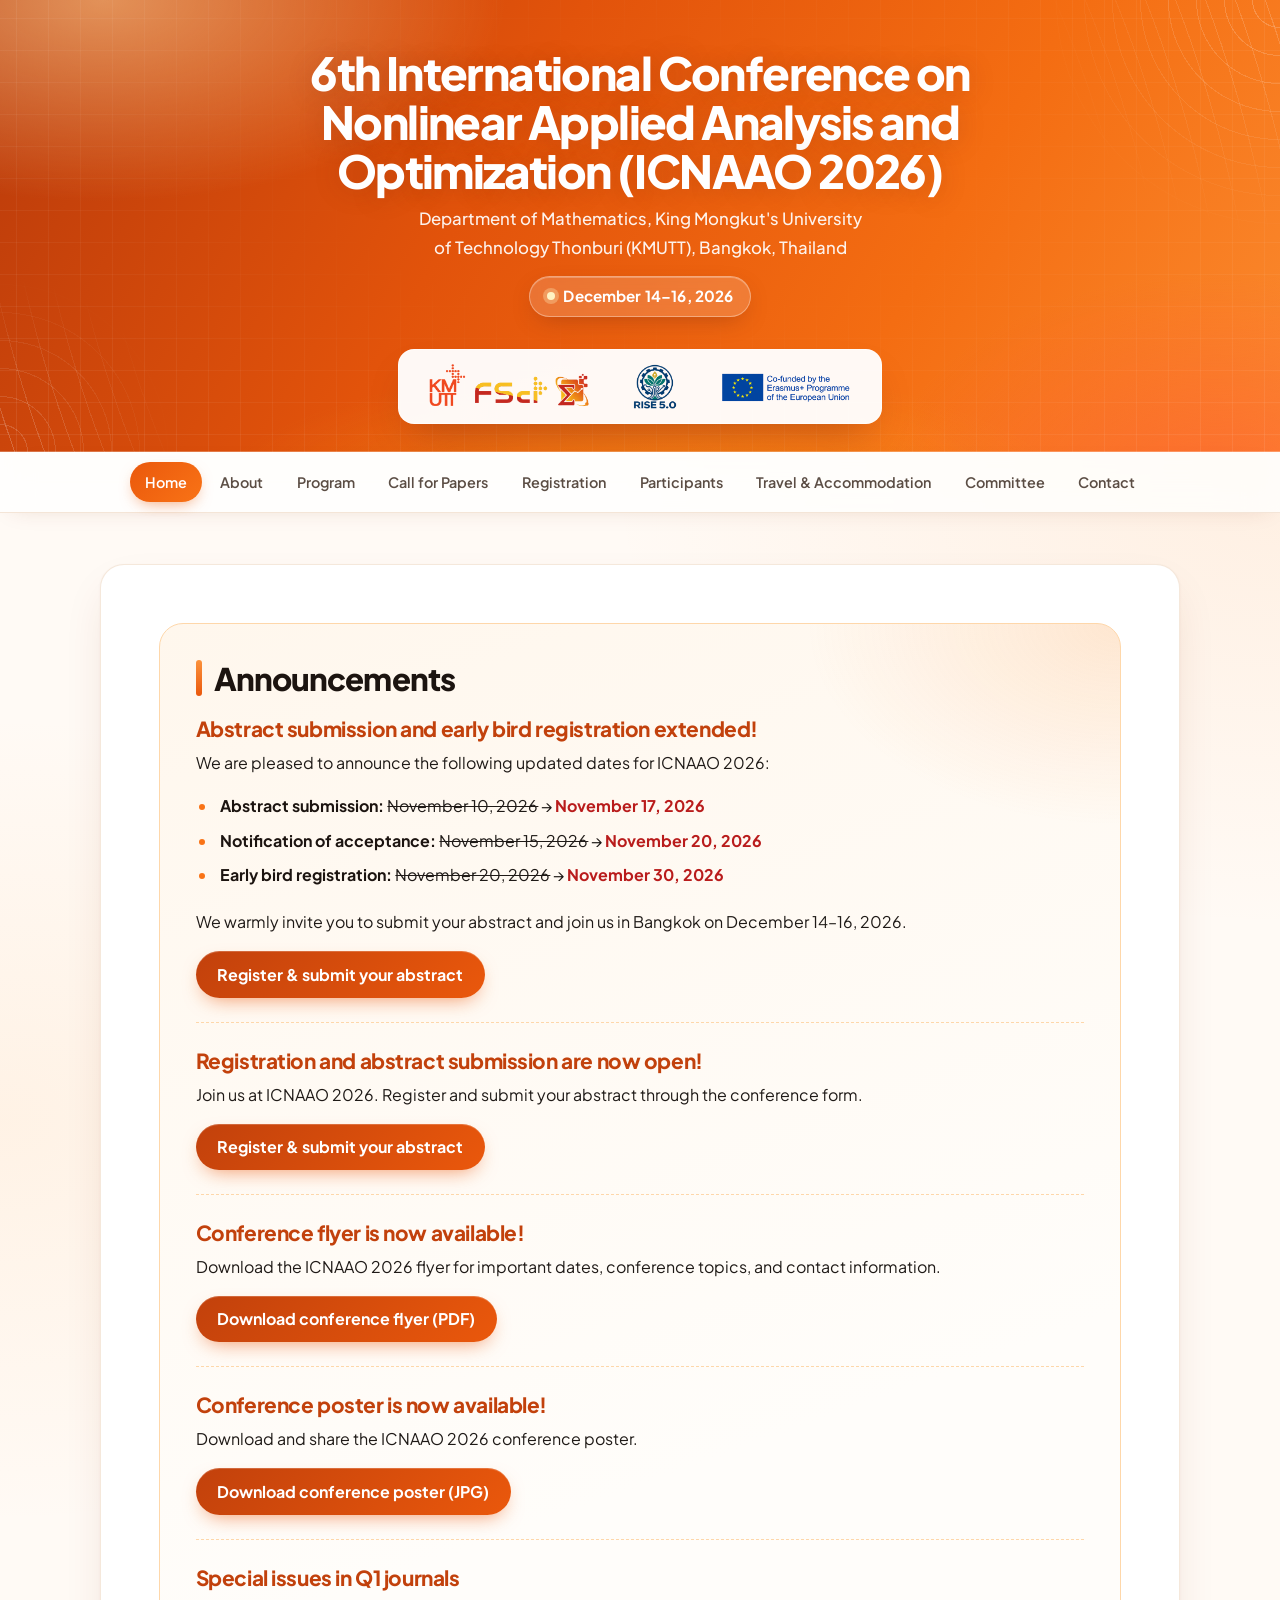
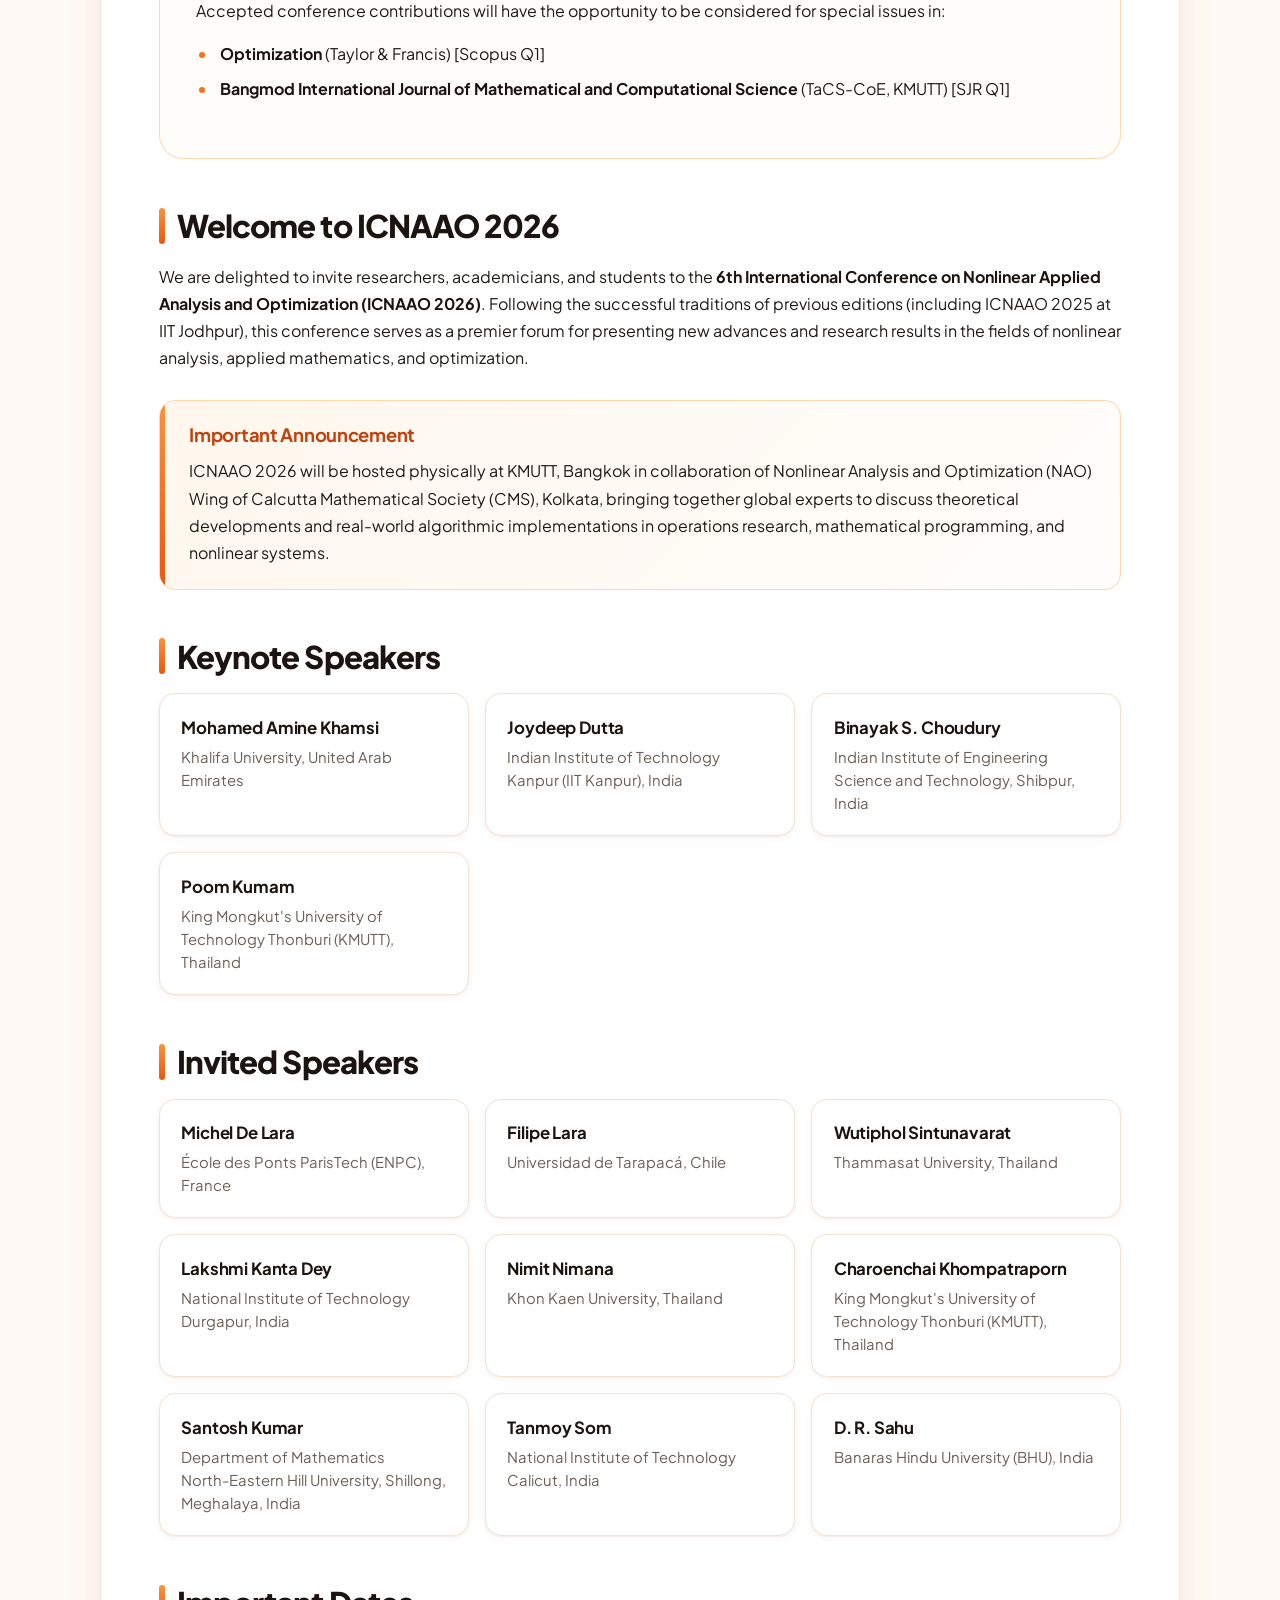
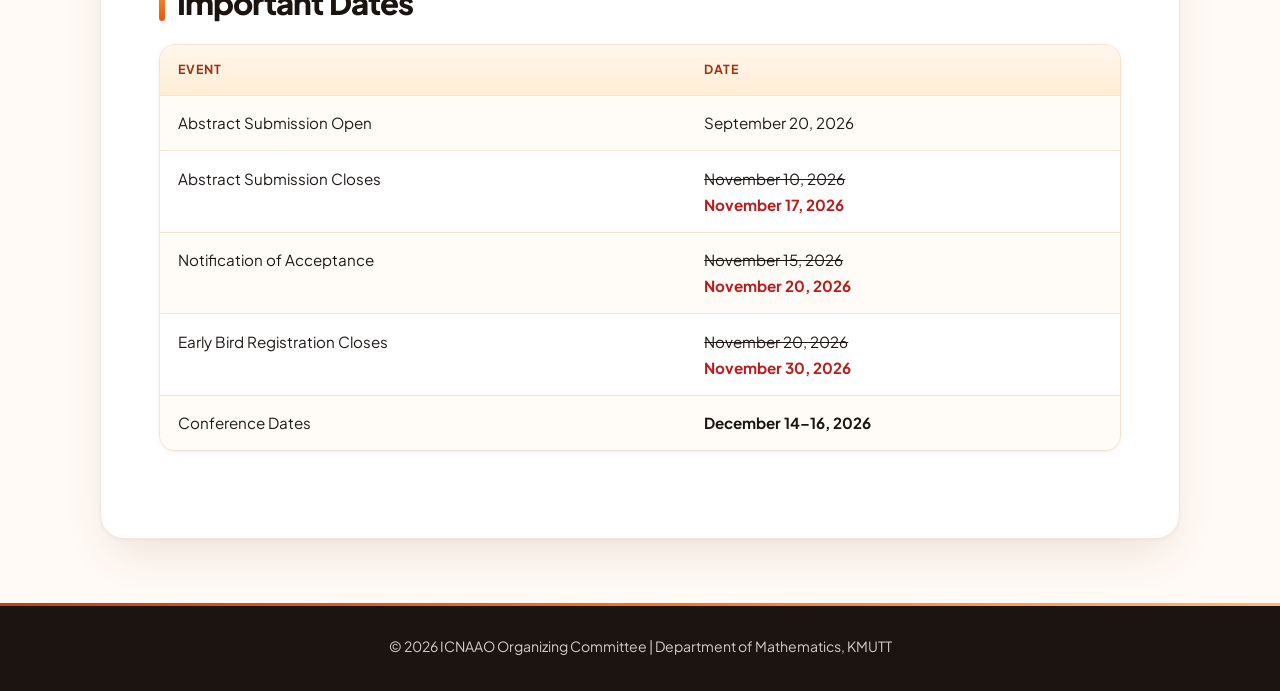
==== index.html @ 8f9bb726 "Files changed:  M call-for-papers.html  M index.html  M registration.html  M style.css committed by " ====
<!DOCTYPE html>
<html lang="en">
<head>
<!-- Google tag (gtag.js) -->
<script async src="https://www.googletagmanager.com/gtag/js?id=G-36C33C0RKT"></script>
<script>
  window.dataLayer = window.dataLayer || [];
  function gtag(){dataLayer.push(arguments);}
  gtag('js', new Date());

  gtag('config', 'G-36C33C0RKT');
</script>
    <meta charset="UTF-8">
    <meta name="viewport" content="width=device-width, initial-scale=1.0">
    <title>ICNAAO 2026 - Home</title>
    <link rel="stylesheet" href="style.css">
</head>
<body>

    <header>
        <h1>6th International Conference on Nonlinear Applied Analysis and Optimization (ICNAAO 2026)</h1>
        <p>Department of Mathematics, King Mongkut's University of Technology Thonburi (KMUTT), Bangkok, Thailand</p>
        <p><strong>December 14–16, 2026</strong></p>

        <div class="header-logos" aria-label="Conference organizers and partners">
            <img class="logo-kmutt" src="assets/kmutt-logos-transparent.png" alt="King Mongkut's University of Technology Thonburi (KMUTT), Faculty of Science, and Department of Mathematics logos" loading="lazy">
            <img class="logo-rise50" src="assets/rise50-transparent.png" alt="RISE 5.0 logo" loading="lazy">
            <img class="logo-erasmus" src="assets/erasmus-transparent.png" alt="Co-funded by the Erasmus+ Programme of the European Union" loading="lazy">
        </div>
    </header>

    <nav>
        <a href="index.html" class="active">Home</a>
        <a href="about.html">About</a>
        <a href="program.html">Program</a>
        <a href="call-for-papers.html">Call for Papers</a>
        <a href="registration.html">Registration</a>
        <a href="participants.html">Participants</a>
        <a href="travel.html">Travel &amp; Accommodation</a>
        <a href="committee.html">Committee</a>
        <a href="contact.html">Contact</a>
    </nav>

    <div class="container">
        <section class="announcements" aria-labelledby="announcements-heading">
            <h2 id="announcements-heading">Announcements</h2>
            <div class="announcement-item">
                <p class="announcement-message">Abstract submission and early bird registration extended!</p>
                <p>We are pleased to announce the following updated dates for ICNAAO 2026:</p>
                <ul>
                    <li><strong>Abstract submission:</strong> <del><time datetime="2026-11-10">November 10, 2026</time></del> &rarr; <strong class="revised-date"><time datetime="2026-11-17">November 17, 2026</time></strong></li>
                    <li><strong>Notification of acceptance:</strong> <del><time datetime="2026-11-15">November 15, 2026</time></del> &rarr; <strong class="revised-date"><time datetime="2026-11-20">November 20, 2026</time></strong></li>
                    <li><strong>Early bird registration:</strong> <del><time datetime="2026-11-20">November 20, 2026</time></del> &rarr; <strong class="revised-date"><time datetime="2026-11-30">November 30, 2026</time></strong></li>
                </ul>
                <p>We warmly invite you to submit your abstract and join us in Bangkok on December 14–16, 2026.</p>
                <a class="announcement-link" href="https://forms.gle/tLStvoWkgqm4HonY7" target="_blank" rel="noopener noreferrer">Register &amp; submit your abstract</a>
            </div>
            <div class="announcement-item">
                <p class="announcement-message">Registration and abstract submission are now open!</p>
                <p>Join us at ICNAAO 2026. Register and submit your abstract through the conference form.</p>
                <a class="announcement-link" href="https://forms.gle/tLStvoWkgqm4HonY7" target="_blank" rel="noopener noreferrer">Register &amp; submit your abstract</a>
            </div>
            <div class="announcement-item">
                <p class="announcement-message">Conference flyer is now available!</p>
                <p>Download the ICNAAO 2026 flyer for important dates, conference topics, and contact information.</p>
                <a class="announcement-link" href="icnaao2026-advertisement.pdf" download>Download conference flyer (PDF)</a>
            </div>
            <div class="announcement-item">
                <p class="announcement-message">Conference poster is now available!</p>
                <p>Download and share the ICNAAO 2026 conference poster.</p>
                <a class="announcement-link" href="poster.jpg" download>Download conference poster (JPG)</a>
            </div>
            <div class="announcement-item">
                <p class="announcement-message">Special issues in Q1 journals</p>
                <p>Accepted conference contributions will have the opportunity to be considered for special issues in:</p>
                <ul>
                    <li><strong>Optimization</strong> (Taylor &amp; Francis) [Scopus Q1]</li>
                    <li><strong>Bangmod International Journal of Mathematical and Computational Science</strong> (TaCS-CoE, KMUTT) [SJR Q1]</li>
                </ul>
            </div>
        </section>

        <h2>Welcome to ICNAAO 2026</h2>
        <p>We are delighted to invite researchers, academicians, and students to the <strong>6th International Conference on Nonlinear Applied Analysis and Optimization (ICNAAO 2026)</strong>. Following the successful traditions of previous editions (including ICNAAO 2025 at IIT Jodhpur), this conference serves as a premier forum for presenting new advances and research results in the fields of nonlinear analysis, applied mathematics, and optimization.</p>

        <div class="highlight-box">
            <h3>Important Announcement</h3>
            <p>ICNAAO 2026 will be hosted physically at KMUTT, Bangkok in collaboration of Nonlinear Analysis and Optimization (NAO) Wing of Calcutta Mathematical Society (CMS), Kolkata, bringing together global experts to discuss theoretical developments and real-world algorithmic implementations in operations research, mathematical programming, and nonlinear systems.</p>
        </div>

        <h2>Keynote Speakers</h2>
        <ul class="speaker-list">
            <li>
                <strong>Mohamed Amine Khamsi</strong><br>
                Khalifa University, United Arab Emirates
            </li>
            <li>
                <strong>Joydeep Dutta</strong><br>
                Indian Institute of Technology Kanpur (IIT Kanpur), India
            </li>
            <li>
                <strong>Binayak S. Choudury</strong><br>
                Indian Institute of Engineering Science and Technology, Shibpur, India
            </li>
            <li>
                <strong>Poom Kumam</strong><br>
                King Mongkut's University of Technology Thonburi (KMUTT), Thailand
            </li>
        </ul>

        <h2>Invited Speakers</h2>
        <ul class="speaker-list">
            <li>
                <strong>Michel De Lara</strong><br>
                École des Ponts ParisTech (ENPC), France
            </li>
            <li>
                <strong>Filipe Lara</strong><br>
                Universidad de Tarapacá, Chile
            </li>
            <li>
                <strong>Wutiphol Sintunavarat</strong><br>
                Thammasat University, Thailand
            </li>
            <li>
                <strong>Lakshmi Kanta Dey</strong><br>
                National Institute of Technology Durgapur, India
            </li>
            <li>
                <strong>Nimit Nimana</strong><br>
                Khon Kaen University, Thailand
            </li>
            <li>
                <strong>Charoenchai Khompatraporn</strong><br>
                King Mongkut's University of Technology Thonburi (KMUTT), Thailand
            </li>
            <li>
                <strong>Santosh Kumar</strong><br>
                Department of Mathematics<br>
                North-Eastern Hill University, Shillong, Meghalaya, India
            </li>
            <li>
                <strong>Tanmoy Som</strong><br>
                National Institute of Technology Calicut, India
            </li>
            <li>
                <strong>D. R. Sahu</strong><br>
                Banaras Hindu University (BHU), India
            </li>
        </ul>

        <h2>Important Dates</h2>
        <table>
            <tr>
                <th>Event</th>
                <th>Date</th>
            </tr>
            <tr>
                <td>Abstract Submission Open</td>
                <td>September 20, 2026</td>
            </tr>
            <tr>
                <td>Abstract Submission Closes</td>
                <td><del><time datetime="2026-11-10">November 10, 2026</time></del><br><strong class="revised-date"><time datetime="2026-11-17">November 17, 2026</time></strong></td>
            </tr>
            <tr>
                <td>Notification of Acceptance</td>
                <td><del><time datetime="2026-11-15">November 15, 2026</time></del><br><strong class="revised-date"><time datetime="2026-11-20">November 20, 2026</time></strong></td>
            </tr>
            <tr>
                <td>Early Bird Registration Closes</td>
                <td><del><time datetime="2026-11-20">November 20, 2026</time></del><br><strong class="revised-date"><time datetime="2026-11-30">November 30, 2026</time></strong></td>
            </tr>
            <tr>
                <td>Conference Dates</td>
                <td><strong>December 14–16, 2026</strong></td>
            </tr>
        </table>
    </div>

    <footer>

        <p>&copy; 2026 ICNAAO Organizing Committee | Department of Mathematics, KMUTT</p>
    </footer>

</body>
</html>
---- style.css ----
@import url("https://fonts.googleapis.com/css2?family=Plus+Jakarta+Sans:wght@400;500;600;700;800&display=swap");

:root {
    color-scheme: light;
    --orange-50: #fff7ed;
    --orange-100: #ffedd5;
    --orange-200: #fed7aa;
    --orange-300: #fdba74;
    --orange-400: #fb923c;
    --orange-500: #f97316;
    --orange-600: #ea580c;
    --orange-700: #c2410c;
    --orange-800: #9a3412;

    --primary-color: var(--orange-700);
    --secondary-color: var(--orange-600);
    --accent-color: var(--orange-500);
    --bg-light: #fffaf5;
    --highlight-color: var(--orange-50);
    --text-color: #1f1a17;
    --heading-color: #1c1410;
    --muted-color: #6b5f57;
    --border-color: #f3e3d3;
    --surface: #ffffff;

    --radius-sm: 10px;
    --radius: 16px;
    --radius-lg: 24px;
    --shadow-sm: 0 1px 2px rgba(124, 45, 18, 0.06), 0 2px 8px rgba(124, 45, 18, 0.04);
    --shadow: 0 1px 3px rgba(124, 45, 18, 0.05), 0 20px 48px -12px rgba(124, 45, 18, 0.14);
    --shadow-lift: 0 4px 10px rgba(124, 45, 18, 0.08), 0 18px 36px -10px rgba(234, 88, 12, 0.28);
    --ease: cubic-bezier(0.22, 1, 0.36, 1);
}

* {
    box-sizing: border-box;
    margin: 0;
    padding: 0;
}

html {
    scroll-behavior: smooth;
    scroll-padding-top: 5rem;
}

body {
    min-height: 100vh;
    display: flex;
    flex-direction: column;
    background:
        radial-gradient(ellipse 60rem 40rem at 100% 30rem, rgba(251, 146, 60, 0.1), transparent 70%),
        radial-gradient(ellipse 50rem 36rem at 0% 70rem, rgba(253, 186, 116, 0.12), transparent 70%),
        var(--bg-light);
    color: var(--text-color);
    font-family: "Plus Jakarta Sans", "Segoe UI", system-ui, -apple-system, BlinkMacSystemFont, sans-serif;
    font-size: 1rem;
    line-height: 1.7;
    -webkit-font-smoothing: antialiased;
    text-rendering: optimizeLegibility;
}

::selection {
    color: var(--heading-color);
    background: var(--orange-200);
}

a {
    color: var(--primary-color);
    font-weight: 600;
    text-decoration-color: var(--orange-300);
    text-decoration-thickness: 2px;
    text-underline-offset: 0.22em;
    transition: color 200ms var(--ease), background-color 200ms var(--ease), text-decoration-color 200ms var(--ease),
        transform 200ms var(--ease), box-shadow 200ms var(--ease);
}

a:hover {
    color: var(--orange-800);
    text-decoration-color: currentColor;
}

a:focus-visible {
    outline: 3px solid var(--orange-400);
    outline-offset: 3px;
    border-radius: 4px;
}

/* ---------- Hero header ---------- */

header {
    position: relative;
    isolation: isolate;
    overflow: hidden;
    padding: clamp(2rem, 4.5vw, 3rem) 1.5rem clamp(1.25rem, 2.5vw, 1.75rem);
    color: #ffffff;
    text-align: center;
    background:
        radial-gradient(ellipse 36rem 18rem at 8% 0%, rgba(255, 214, 153, 0.55), transparent 70%),
        radial-gradient(ellipse 30rem 20rem at 95% 110%, rgba(255, 92, 51, 0.6), transparent 70%),
        radial-gradient(ellipse 40rem 14rem at 50% 115%, rgba(251, 191, 36, 0.35), transparent 70%),
        linear-gradient(120deg, #b93a0b 0%, #e2530b 38%, #f46d12 70%, #fb8a2e 100%);
    box-shadow: inset 0 -1px 0 rgba(255, 255, 255, 0.25);
}

/* fine grid, fading out toward the centre */
header::before {
    position: absolute;
    inset: 0;
    z-index: -1;
    background-image:
        linear-gradient(rgba(255, 255, 255, 0.09) 1px, transparent 1px),
        linear-gradient(90deg, rgba(255, 255, 255, 0.09) 1px, transparent 1px);
    background-size: 32px 32px;
    background-position: center;
    -webkit-mask-image: radial-gradient(ellipse 70% 90% at 50% 40%, transparent 30%, #000 100%);
    mask-image: radial-gradient(ellipse 70% 90% at 50% 40%, transparent 30%, #000 100%);
    content: "";
    pointer-events: none;
}

/* concentric rings in opposite corners */
header::after {
    position: absolute;
    inset: 0;
    z-index: -1;
    background:
        repeating-radial-gradient(circle at 100% 0%, transparent 0 27px, rgba(255, 255, 255, 0.22) 27px 28px),
        repeating-radial-gradient(circle at 0% 100%, transparent 0 27px, rgba(255, 255, 255, 0.18) 27px 28px);
    -webkit-mask-image:
        radial-gradient(circle 15rem at 100% 0%, #000, transparent),
        radial-gradient(circle 11rem at 0% 100%, #000, transparent);
    mask-image:
        radial-gradient(circle 15rem at 100% 0%, #000, transparent),
        radial-gradient(circle 11rem at 0% 100%, #000, transparent);
    content: "";
    pointer-events: none;
}

header h1 {
    max-width: 920px;
    margin: 0 auto 0.6rem;
    font-size: clamp(1.7rem, 3.6vw, 2.85rem);
    font-weight: 800;
    letter-spacing: -0.035em;
    line-height: 1.08;
    text-wrap: balance;
    text-shadow: 0 2px 24px rgba(124, 45, 18, 0.25);
}

header p {
    max-width: 760px;
    margin: 0 auto 0.25rem;
    color: rgba(255, 255, 255, 0.92);
    font-size: clamp(0.95rem, 1.5vw, 1.05rem);
    font-weight: 500;
    text-wrap: balance;
}

header p strong {
    display: inline-flex;
    align-items: center;
    gap: 0.55rem;
    margin-top: 0.6rem;
    padding: 0.4rem 1.05rem;
    border: 1px solid rgba(255, 255, 255, 0.35);
    border-radius: 999px;
    color: #ffffff;
    background: rgba(255, 255, 255, 0.16);
    box-shadow: inset 0 1px 0 rgba(255, 255, 255, 0.25), 0 8px 24px -8px rgba(124, 45, 18, 0.45);
    backdrop-filter: blur(8px);
    font-size: 0.95rem;
    font-weight: 700;
    letter-spacing: 0.01em;
}

header p strong::before {
    width: 0.5rem;
    height: 0.5rem;
    border-radius: 50%;
    background: #fff3c4;
    box-shadow: 0 0 0 4px rgba(255, 243, 196, 0.3);
    content: "";
}

.header-logos {
    display: inline-flex;
    align-items: center;
    justify-content: center;
    flex-wrap: wrap;
    gap: clamp(1rem, 3vw, 2.5rem);
    max-width: 100%;
    margin: clamp(1.25rem, 3vw, 1.75rem) auto 0;
    padding: 0.55rem clamp(1rem, 2.5vw, 1.75rem);
    border: 1px solid rgba(255, 255, 255, 0.6);
    border-radius: var(--radius);
    background: rgba(255, 255, 255, 0.96);
    box-shadow: 0 20px 40px -16px rgba(124, 45, 18, 0.45);
}

.header-logos img {
    display: block;
    object-fit: contain;
}

.header-logos img.logo-kmutt {
    width: 165px;
    height: 55px;
}

.header-logos img.logo-rise50 {
    width: 50px;
    height: 46px;
}

.header-logos img.logo-erasmus {
    width: 135px;
    height: 56px;
}

/* ---------- Navigation ---------- */

nav {
    position: sticky;
    top: 0;
    z-index: 1000;
    display: flex;
    justify-content: center;
    flex-wrap: wrap;
    gap: 0.2rem;
    padding: 0.6rem 1rem;
    border-bottom: 1px solid rgba(243, 227, 211, 0.9);
    background: rgba(255, 255, 255, 0.82);
    box-shadow: 0 6px 24px -12px rgba(124, 45, 18, 0.18);
    -webkit-backdrop-filter: saturate(180%) blur(16px);
    backdrop-filter: saturate(180%) blur(16px);
}

nav a {
    display: inline-flex;
    align-items: center;
    min-height: 2.5rem;
    padding: 0.5rem 0.95rem;
    border-radius: 999px;
    color: #5b4d44;
    font-size: 0.9rem;
    font-weight: 600;
    text-decoration: none;
}

nav a:hover {
    color: var(--orange-700);
    background: var(--orange-50);
}

nav a.active {
    color: #ffffff;
    background: linear-gradient(135deg, var(--orange-600), var(--orange-500));
    box-shadow: 0 6px 16px -6px rgba(234, 88, 12, 0.6);
}

/* ---------- Main content ---------- */

.container {
    width: min(100% - 2.5rem, 1080px);
    flex: 1;
    margin: clamp(1.75rem, 4vw, 3.25rem) auto clamp(2.5rem, 5vw, 4rem);
    padding: clamp(1.5rem, 4.5vw, 3.75rem);
    border: 1px solid rgba(243, 227, 211, 0.8);
    border-radius: var(--radius-lg);
    background: var(--surface);
    box-shadow: var(--shadow);
}

h2 {
    display: flex;
    align-items: center;
    gap: 0.75rem;
    margin: 3rem 0 1.15rem;
    color: var(--heading-color);
    font-size: clamp(1.5rem, 2.6vw, 1.95rem);
    font-weight: 800;
    letter-spacing: -0.03em;
    line-height: 1.2;
}

h2::before {
    flex: 0 0 auto;
    width: 0.4rem;
    height: 1.15em;
    border-radius: 99px;
    background: linear-gradient(180deg, var(--orange-400), var(--orange-600));
    content: "";
}

h2:first-child,
.announcements h2 {
    margin-top: 0;
}

h3 {
    margin: 1.85rem 0 0.6rem;
    color: var(--heading-color);
    font-size: 1.15rem;
    font-weight: 700;
    letter-spacing: -0.015em;
    line-height: 1.35;
}

p {
    margin-bottom: 1rem;
}

ul,
ol {
    margin: 0 0 1.25rem;
    padding-left: 1.35rem;
}

li {
    margin-bottom: 0.45rem;
    padding-left: 0.2rem;
}

li::marker {
    color: var(--orange-500);
    font-weight: 700;
}

strong {
    color: var(--heading-color);
    font-weight: 700;
}

/* ---------- Tables ---------- */

table {
    width: 100%;
    margin: 1.4rem 0 1.8rem;
    overflow: hidden;
    border: 1px solid var(--border-color);
    border-radius: var(--radius);
    border-collapse: separate;
    border-spacing: 0;
    background: var(--surface);
    box-shadow: var(--shadow-sm);
    font-size: 0.95rem;
}

th,
td {
    padding: 0.9rem 1.15rem;
    border-bottom: 1px solid var(--border-color);
    text-align: left;
    vertical-align: top;
}

th {
    color: var(--orange-800);
    background: linear-gradient(180deg, var(--orange-50), var(--orange-100));
    font-size: 0.78rem;
    font-weight: 700;
    letter-spacing: 0.08em;
    text-transform: uppercase;
}

tr:last-child td {
    border-bottom: 0;
}

tbody tr:nth-child(even) td {
    background: #fffcf8;
}

tbody tr {
    transition: background-color 200ms var(--ease);
}

tbody tr:hover td {
    background: var(--orange-50);
}

/* ---------- Footer ---------- */

footer {
    position: relative;
    margin-top: auto;
    padding: 2rem 1rem;
    color: rgba(255, 255, 255, 0.78);
    background: #1c1410;
    text-align: center;
    font-size: 0.88rem;
}

footer::before {
    position: absolute;
    top: 0;
    left: 0;
    right: 0;
    height: 3px;
    background: linear-gradient(90deg, var(--orange-700), var(--orange-500), var(--orange-300));
    content: "";
}

footer p {
    margin: 0;
}

footer a {
    color: var(--orange-300);
}

footer a:hover {
    color: var(--orange-200);
}

/* ---------- Components ---------- */

.highlight-box {
    position: relative;
    margin: 1.75rem 0;
    padding: 1.4rem 1.6rem 1.4rem 1.85rem;
    overflow: hidden;
    border: 1px solid var(--orange-200);
    border-radius: var(--radius);
    background: linear-gradient(135deg, var(--orange-50) 0%, #fffdfb 100%);
}

.highlight-box::before {
    position: absolute;
    top: 0;
    bottom: 0;
    left: 0;
    width: 5px;
    background: linear-gradient(180deg, var(--orange-400), var(--orange-600));
    content: "";
}

.highlight-box h3 {
    margin-top: 0;
    color: var(--orange-700);
}

.highlight-box p:last-child,
.highlight-box ul:last-child {
    margin-bottom: 0;
}

.speaker-list {
    display: grid;
    grid-template-columns: repeat(auto-fit, minmax(min(100%, 240px), 1fr));
    gap: 1rem;
    margin: 0 0 2rem;
    padding: 0;
    list-style: none;
}

.speaker-list li {
    position: relative;
    margin: 0;
    padding: 1.3rem 1.35rem 1.25rem;
    overflow: hidden;
    border: 1px solid var(--border-color);
    border-radius: var(--radius);
    color: var(--muted-color);
    background: var(--surface);
    box-shadow: var(--shadow-sm);
    font-size: 0.93rem;
    line-height: 1.55;
    transition: transform 250ms var(--ease), box-shadow 250ms var(--ease), border-color 250ms var(--ease);
}

.speaker-list li::before {
    position: absolute;
    top: 0;
    left: 0;
    right: 0;
    height: 3px;
    background: linear-gradient(90deg, var(--orange-500), var(--orange-300));
    opacity: 0;
    transition: opacity 250ms var(--ease);
    content: "";
}

.speaker-list li:hover {
    transform: translateY(-3px);
    border-color: var(--orange-200);
    box-shadow: var(--shadow-lift);
}

.speaker-list li:hover::before {
    opacity: 1;
}

.speaker-list li strong {
    display: inline-block;
    margin-bottom: 0.3rem;
    color: var(--heading-color);
    font-size: 1.05rem;
    letter-spacing: -0.01em;
}

.announcements {
    position: relative;
    margin-bottom: 3rem;
    padding: clamp(1.4rem, 3.5vw, 2.25rem);
    overflow: hidden;
    border: 1px solid var(--orange-200);
    border-radius: var(--radius-lg);
    background:
        radial-gradient(ellipse 28rem 18rem at 100% 0%, rgba(251, 146, 60, 0.18), transparent 70%),
        linear-gradient(160deg, var(--orange-50) 0%, #fffdfa 70%);
}

.announcements h2 {
    color: var(--heading-color);
}

.announcement-item + .announcement-item {
    margin-top: 1.5rem;
    padding-top: 1.5rem;
    border-top: 1px dashed var(--orange-200);
}

.revised-date {
    color: #b91c1c;
}

.announcement-message {
    margin-bottom: 0.35rem;
    color: var(--orange-700);
    font-size: clamp(1.1rem, 2vw, 1.3rem);
    font-weight: 750;
    letter-spacing: -0.02em;
    line-height: 1.35;
}

.announcement-link {
    display: inline-flex;
    flex-direction: column;
    align-items: center;
    justify-content: center;
    min-height: 2.9rem;
    padding: 0.75rem 1.35rem;
    border: 0;
    border-radius: 999px;
    color: #ffffff;
    background: linear-gradient(135deg, var(--orange-700) 0%, var(--orange-600) 100%);
    box-shadow: 0 8px 20px -8px rgba(234, 88, 12, 0.65), inset 0 1px 0 rgba(255, 255, 255, 0.2);
    font-weight: 700;
    line-height: 1.35;
    text-align: center;
    text-decoration: none;
}

.announcement-link span {
    display: block;
    font-size: 0.8rem;
    font-weight: 500;
    opacity: 0.9;
}

.announcement-link:hover {
    transform: translateY(-2px);
    color: #ffffff;
    background: linear-gradient(135deg, var(--orange-800) 0%, var(--orange-700) 100%);
    box-shadow: 0 14px 28px -10px rgba(234, 88, 12, 0.7), inset 0 1px 0 rgba(255, 255, 255, 0.2);
}

.announcement-link:active {
    transform: translateY(0);
}

.announcement-link:focus-visible {
    outline: 3px solid var(--orange-300);
    outline-offset: 3px;
    border-radius: 999px;
}

.submission-actions {
    display: flex;
    flex-wrap: wrap;
    gap: 0.75rem;
}

/* ---------- Responsive ---------- */

@media (max-width: 700px) {
    header {
        padding: 1.75rem 1rem 1.25rem;
    }

    nav {
        justify-content: flex-start;
        flex-wrap: nowrap;
        overflow-x: auto;
        padding-inline: 0.65rem;
        scrollbar-width: none;
    }

    nav::-webkit-scrollbar {
        display: none;
    }

    nav a {
        flex: 0 0 auto;
        padding-inline: 0.8rem;
        font-size: 0.85rem;
    }

    .container {
        width: min(100% - 1.25rem, 1080px);
        margin-block: 0.85rem 1.5rem;
        padding: 1.35rem;
        border-radius: var(--radius);
    }

    .header-logos {
        gap: 0.75rem;
        margin-top: 1.1rem;
        padding: 0.5rem 0.75rem;
        border-radius: var(--radius);
    }

    .header-logos img.logo-kmutt {
        width: min(40vw, 130px);
        height: 43px;
    }

    .header-logos img.logo-rise50 {
        width: 38px;
        height: 35px;
    }

    .header-logos img.logo-erasmus {
        width: min(40vw, 116px);
        height: 48px;
    }

    table {
        display: block;
        overflow-x: auto;
        white-space: nowrap;
        border-radius: var(--radius-sm);
    }

    th,
    td {
        padding: 0.75rem 0.85rem;
    }

    .announcements {
        margin-inline: -0.35rem;
        padding: 1.15rem;
    }

    .announcement-link {
        width: 100%;
    }
}

@media (prefers-reduced-motion: reduce) {
    html {
        scroll-behavior: auto;
    }

    *,
    *::before,
    *::after {
        transition-duration: 0.01ms !important;
    }

    .speaker-list li:hover,
    .announcement-link:hover {
        transform: none;
    }
}
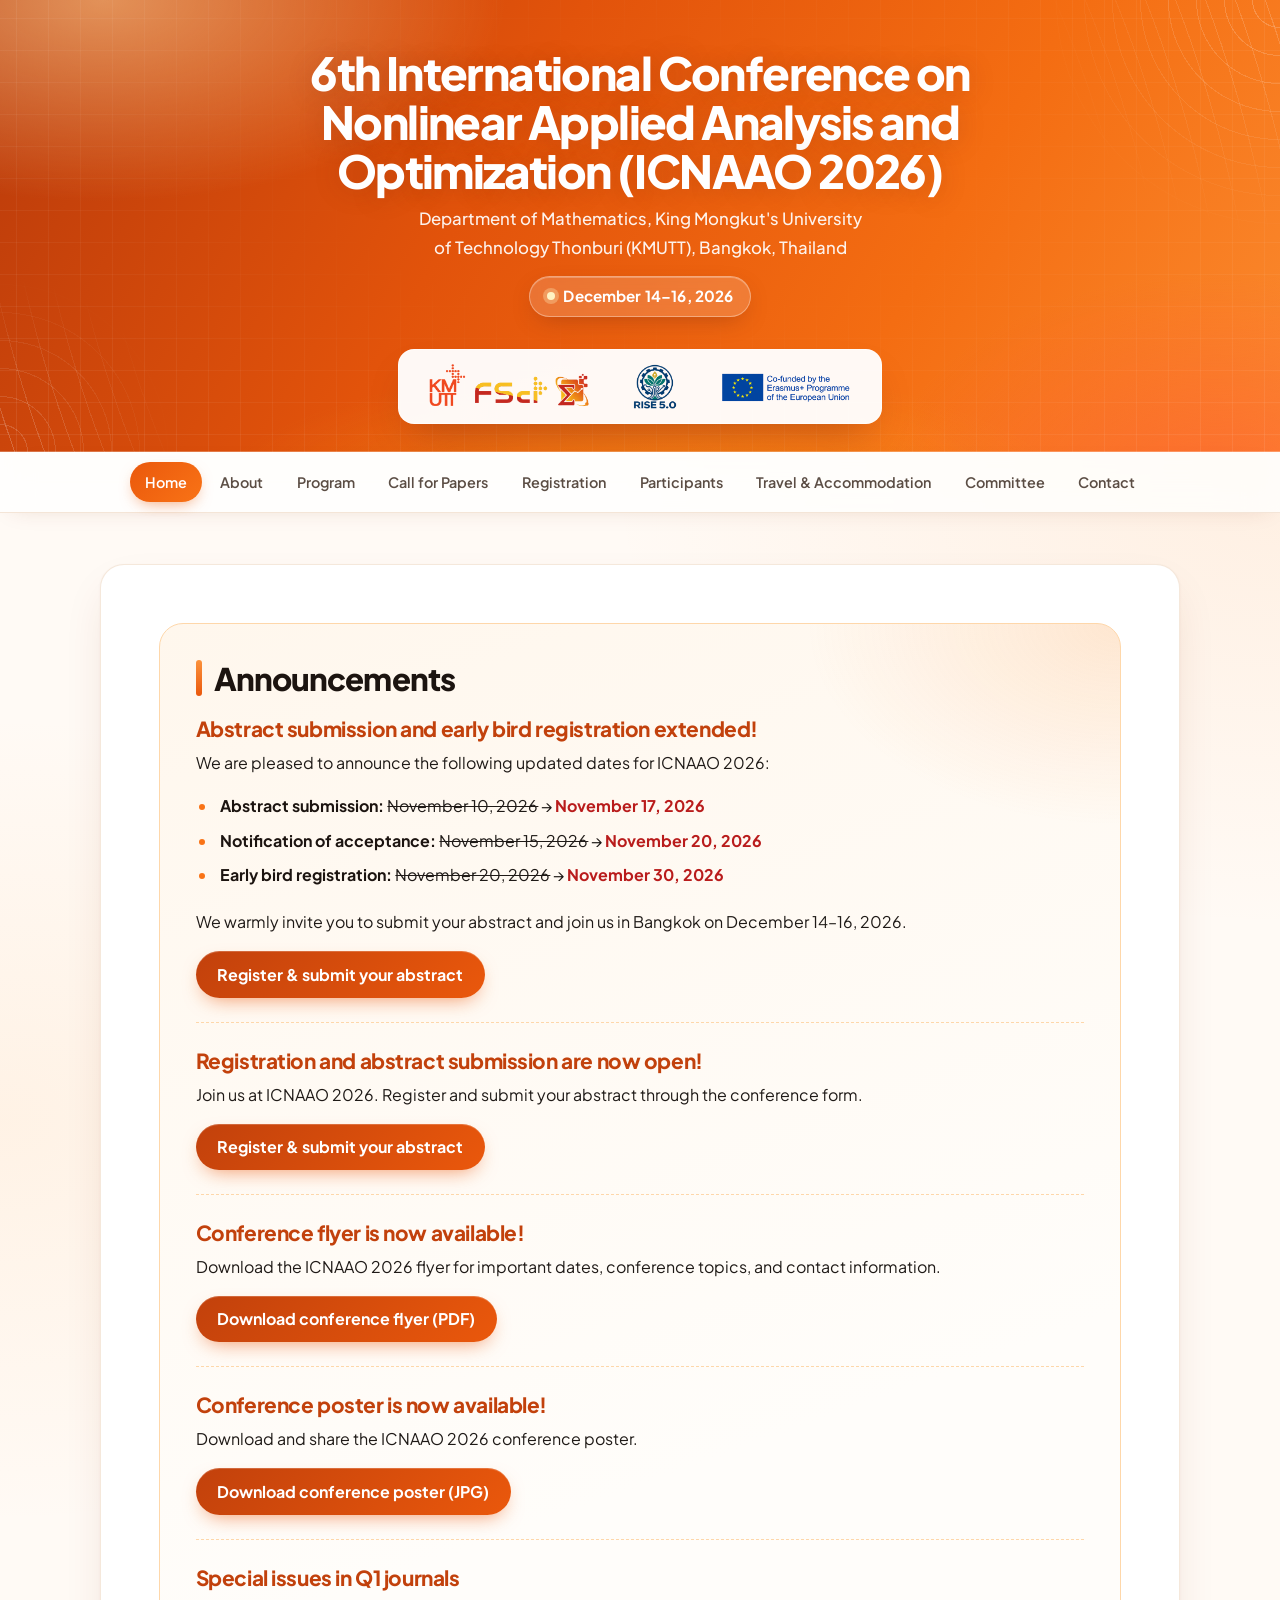
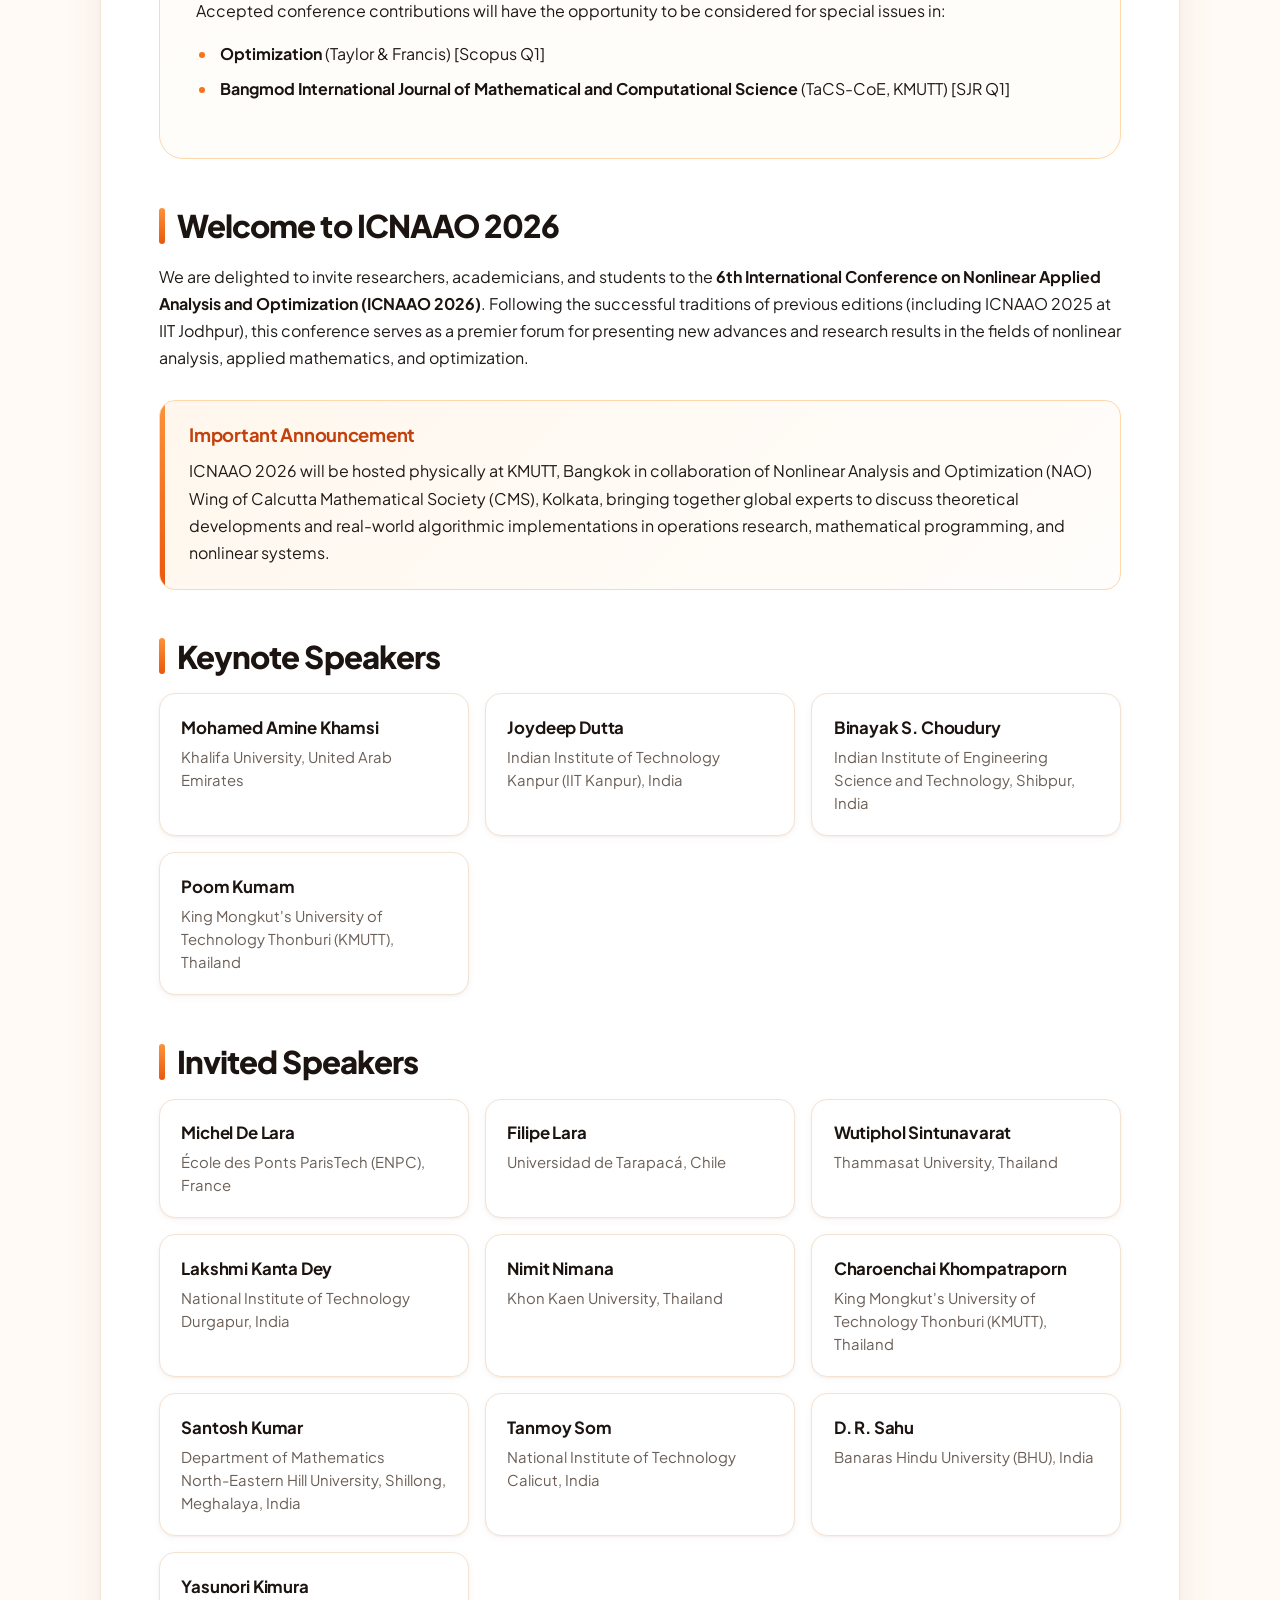
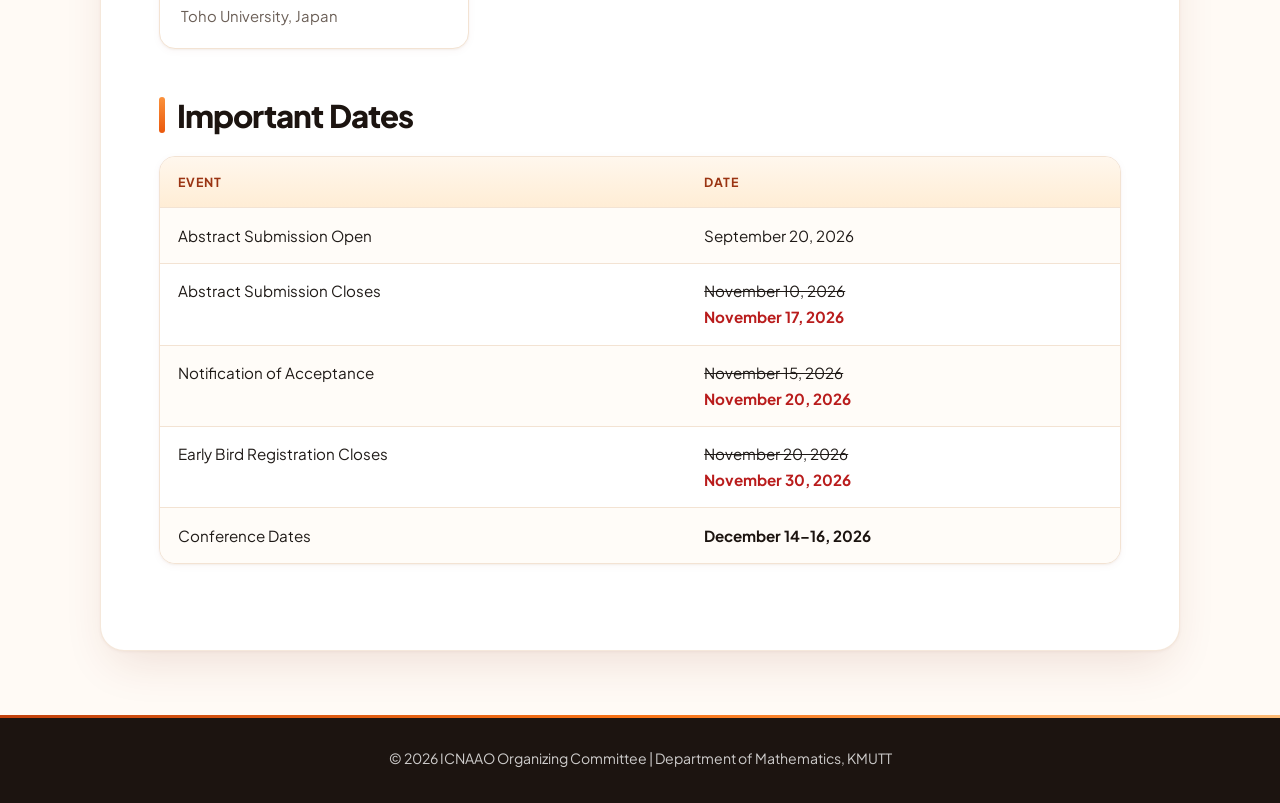
==== commit 2c1e17d8: "Files changed:  M index.html  M participants.html committed by PC." ====
--- a/index.html
+++ b/index.html
@@ -147,6 +147,10 @@
                 <strong>D. R. Sahu</strong><br>
                 Banaras Hindu University (BHU), India
             </li>
+            <li>
+                <strong>Yasunori Kimura</strong><br>
+                Toho University, Japan
+            </li>
         </ul>
 
         <h2>Important Dates</h2>
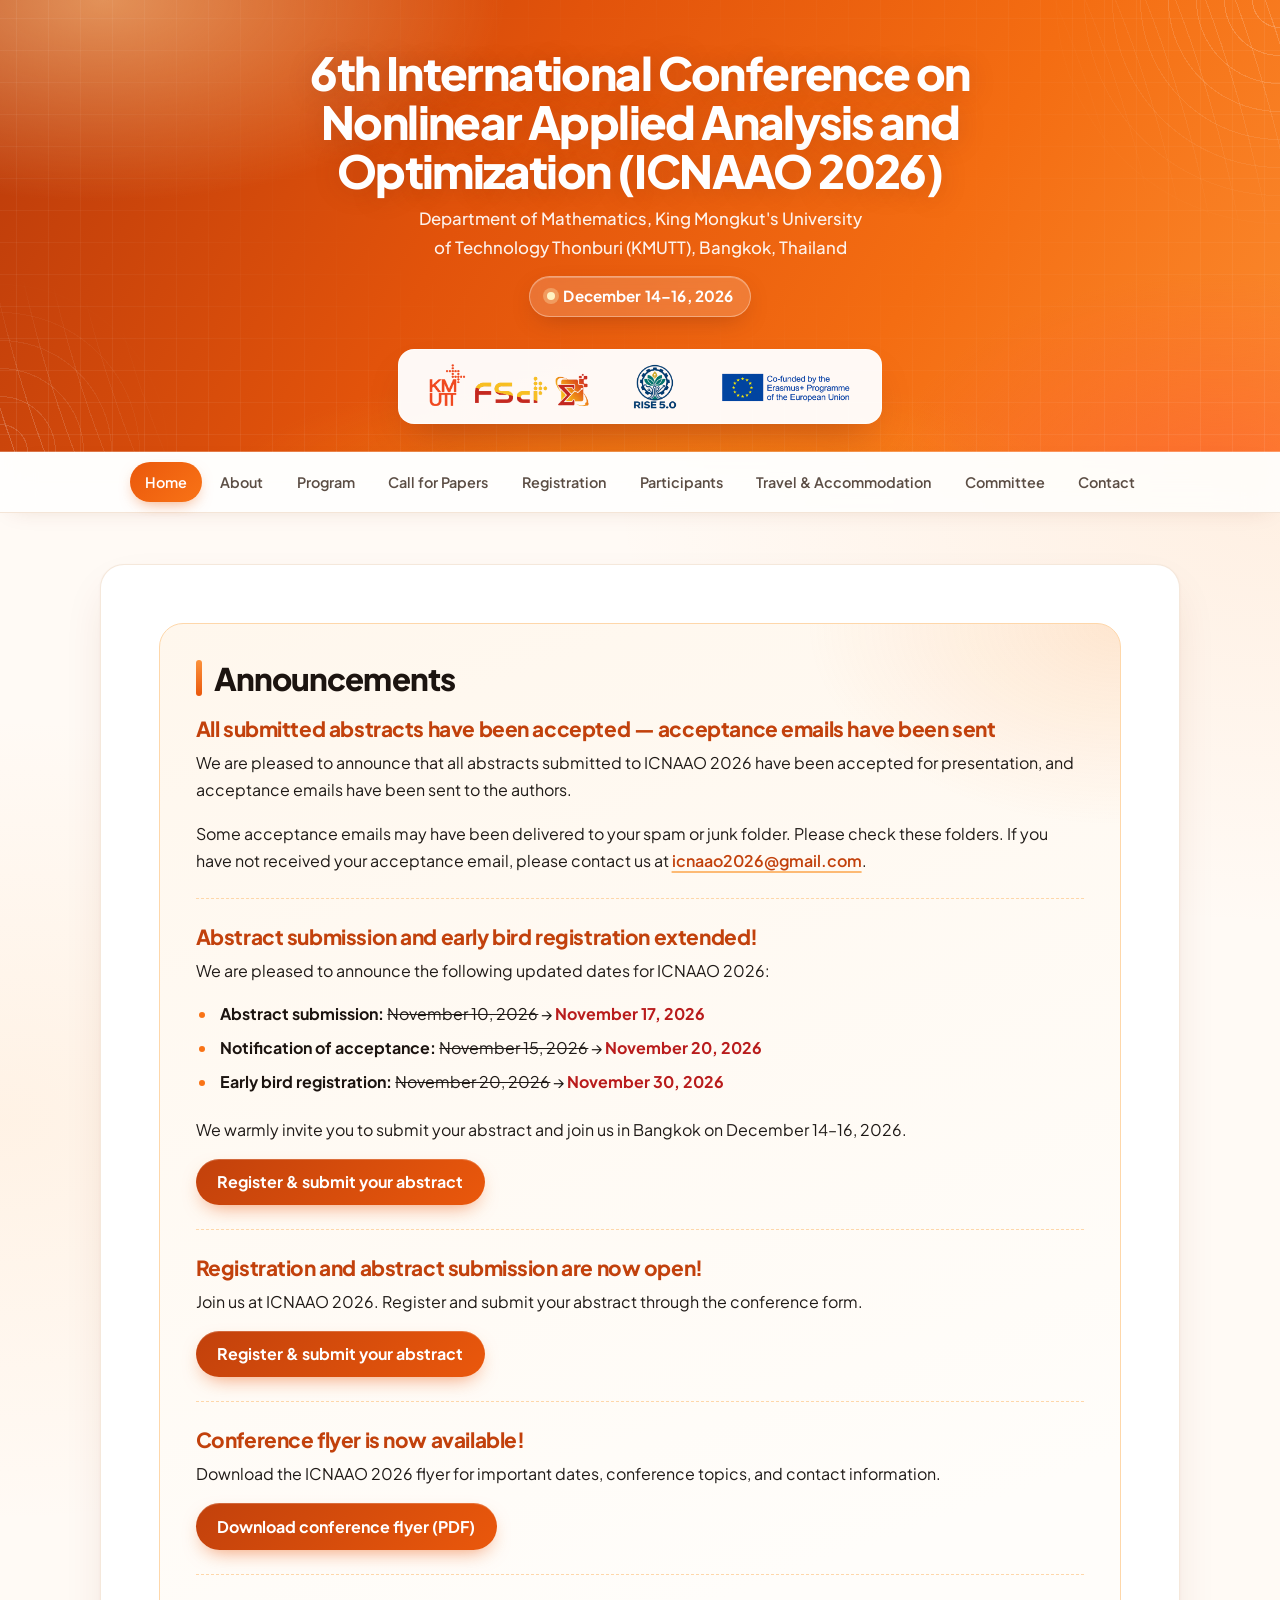
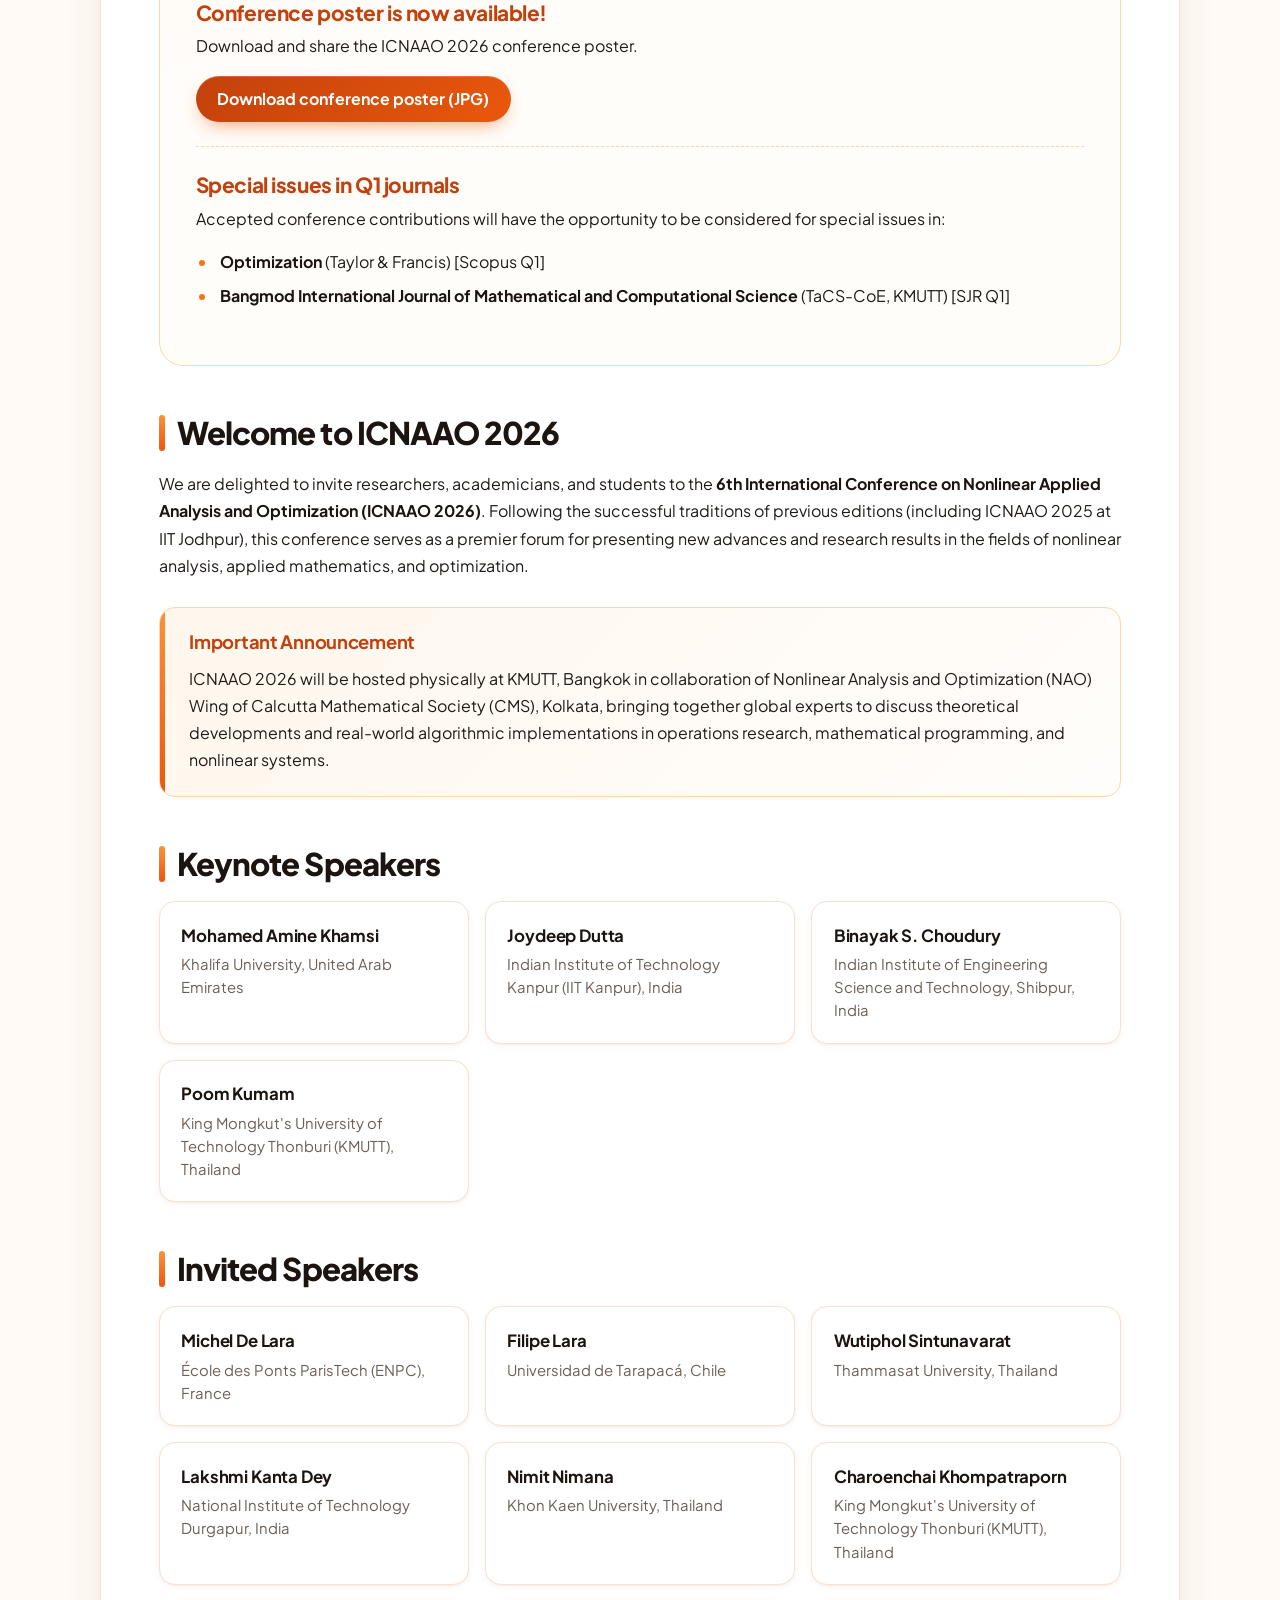
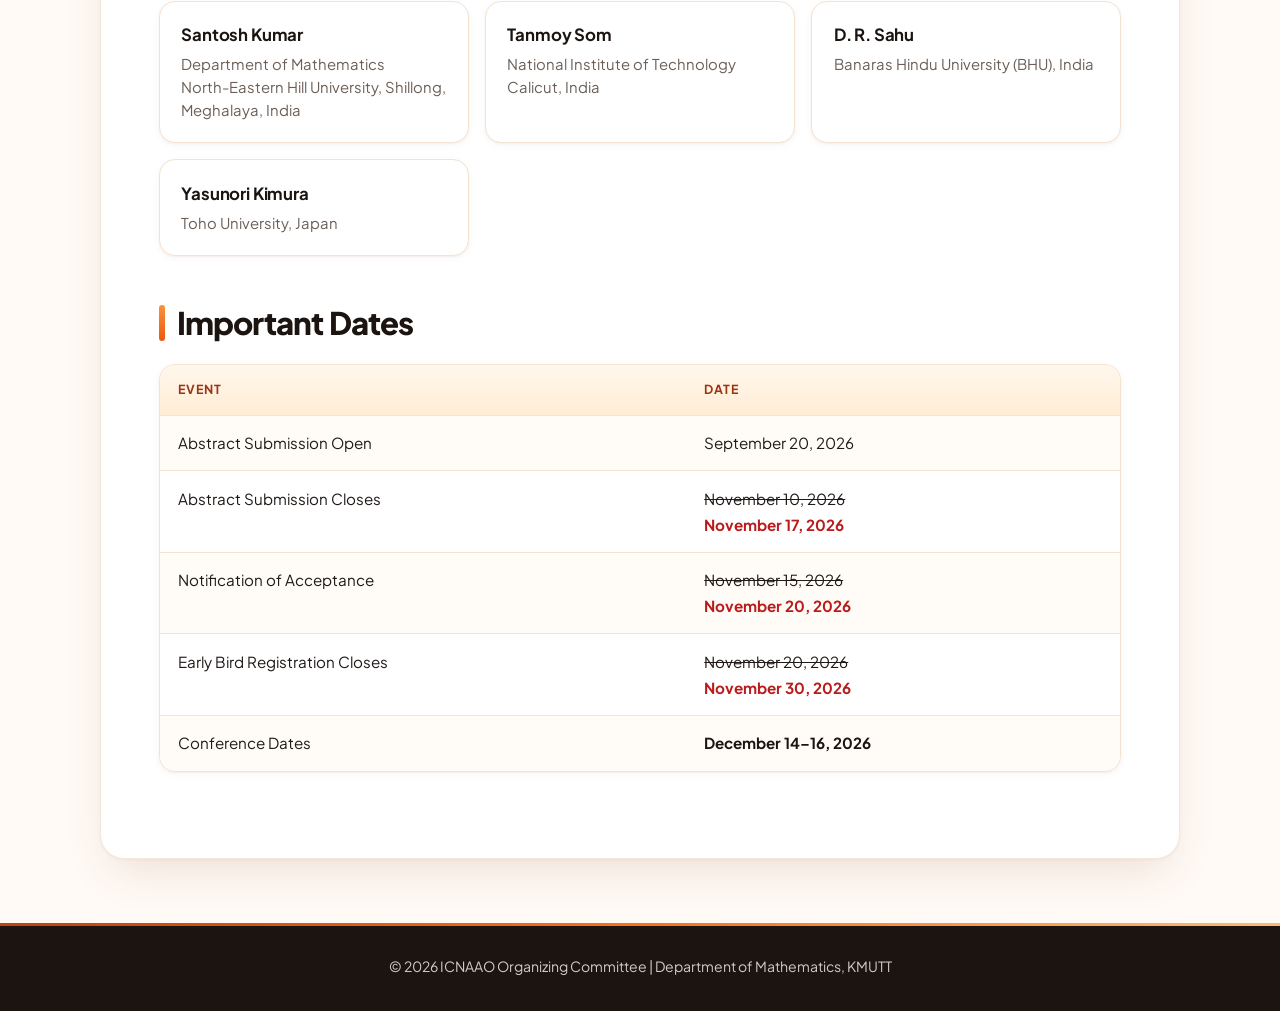
==== commit 559d06b5: "Files changed:  M index.html committed by PC." ====
--- a/index.html
+++ b/index.html
@@ -44,6 +44,11 @@
     <div class="container">
         <section class="announcements" aria-labelledby="announcements-heading">
             <h2 id="announcements-heading">Announcements</h2>
+            <div class="announcement-item">
+                <p class="announcement-message">All submitted abstracts have been accepted — acceptance emails have been sent</p>
+                <p>We are pleased to announce that all abstracts submitted to ICNAAO 2026 have been accepted for presentation, and acceptance emails have been sent to the authors.</p>
+                <p>Some acceptance emails may have been delivered to your spam or junk folder. Please check these folders. If you have not received your acceptance email, please contact us at <a href="mailto:icnaao2026@gmail.com">icnaao2026@gmail.com</a>.</p>
+            </div>
             <div class="announcement-item">
                 <p class="announcement-message">Abstract submission and early bird registration extended!</p>
                 <p>We are pleased to announce the following updated dates for ICNAAO 2026:</p>
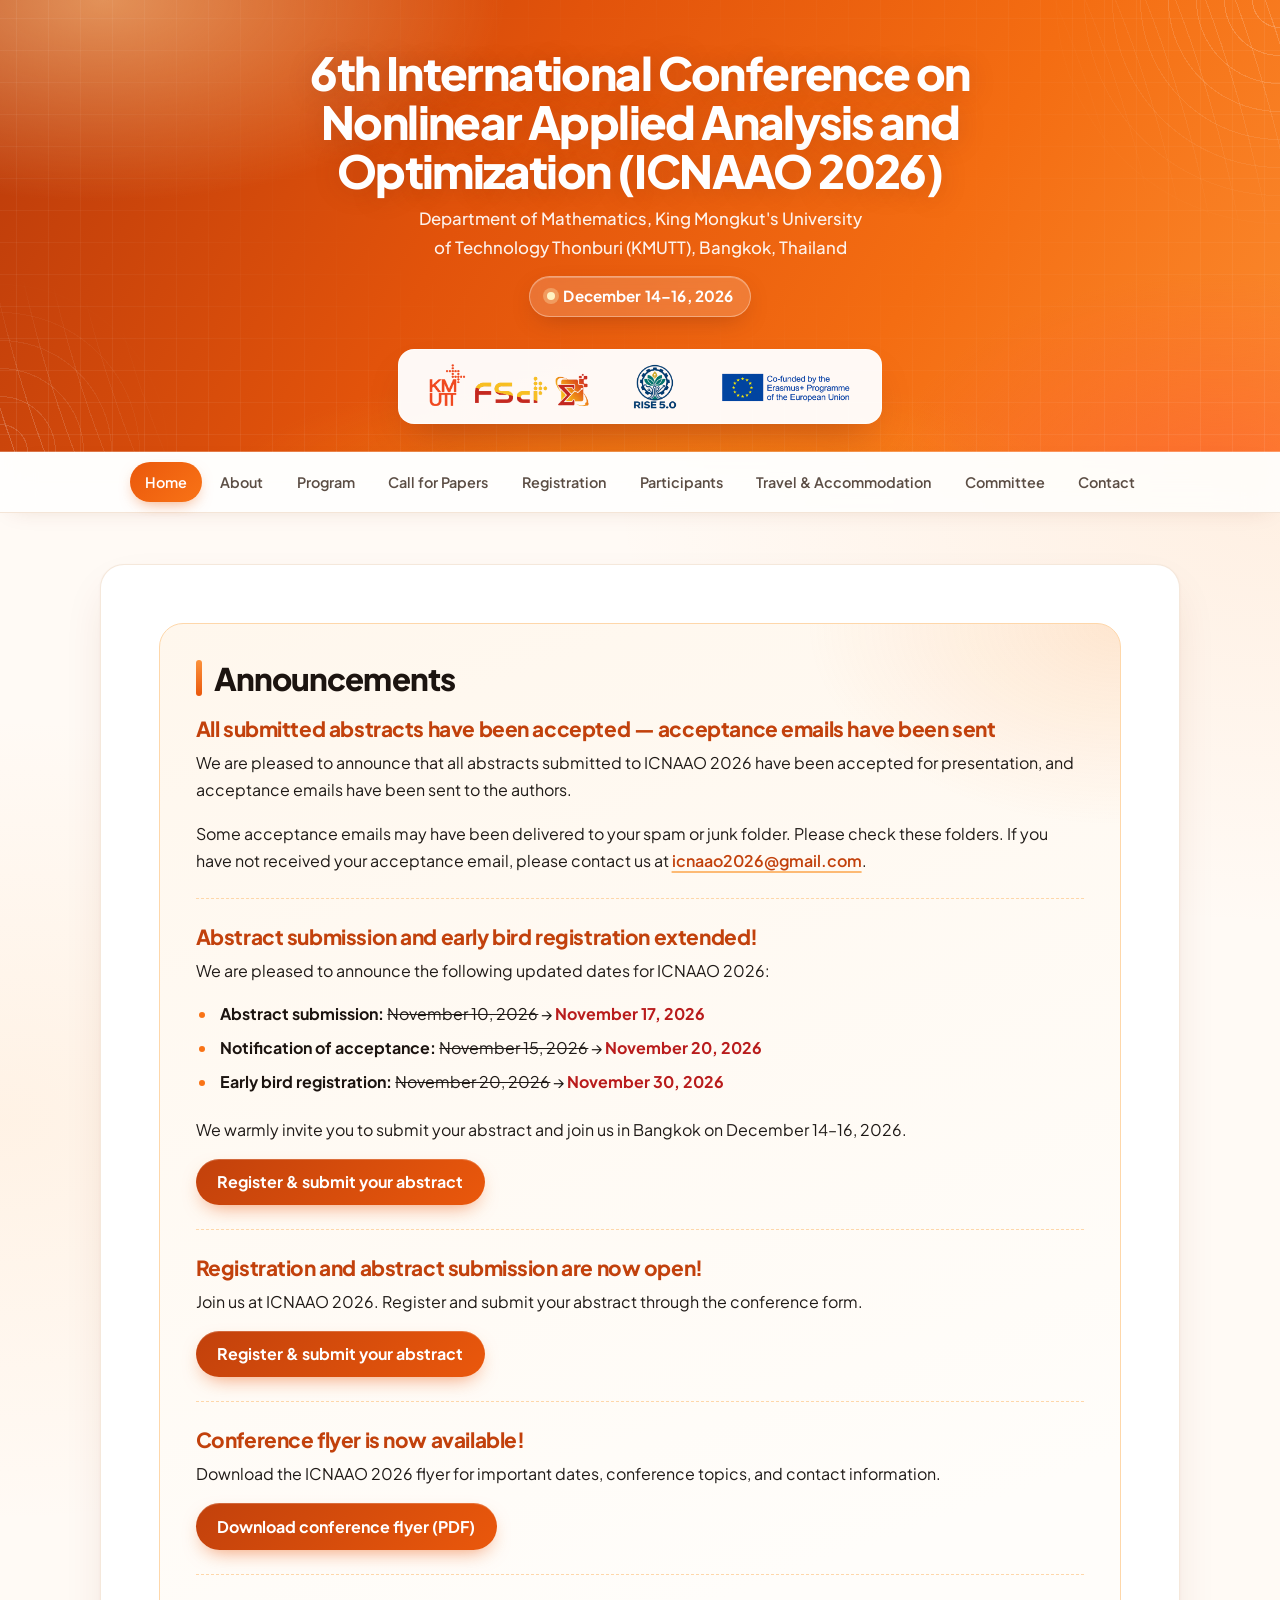
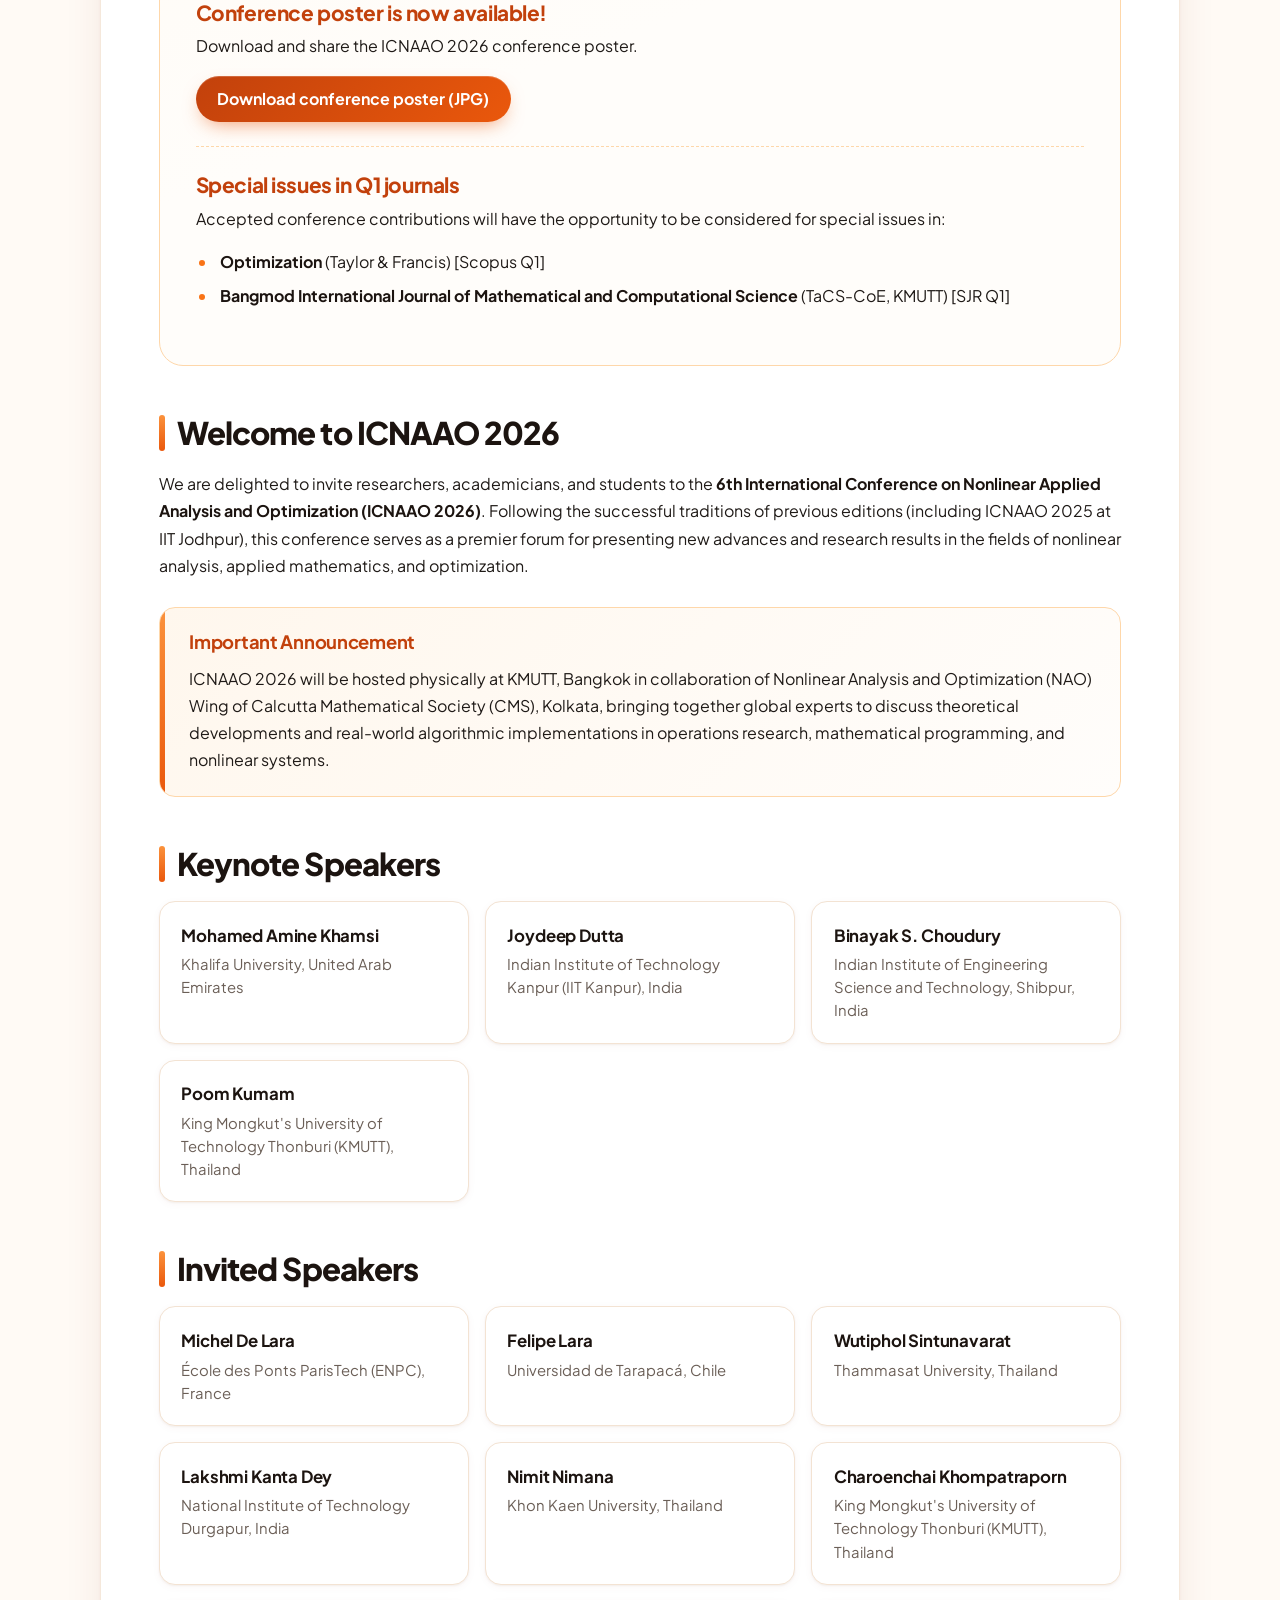
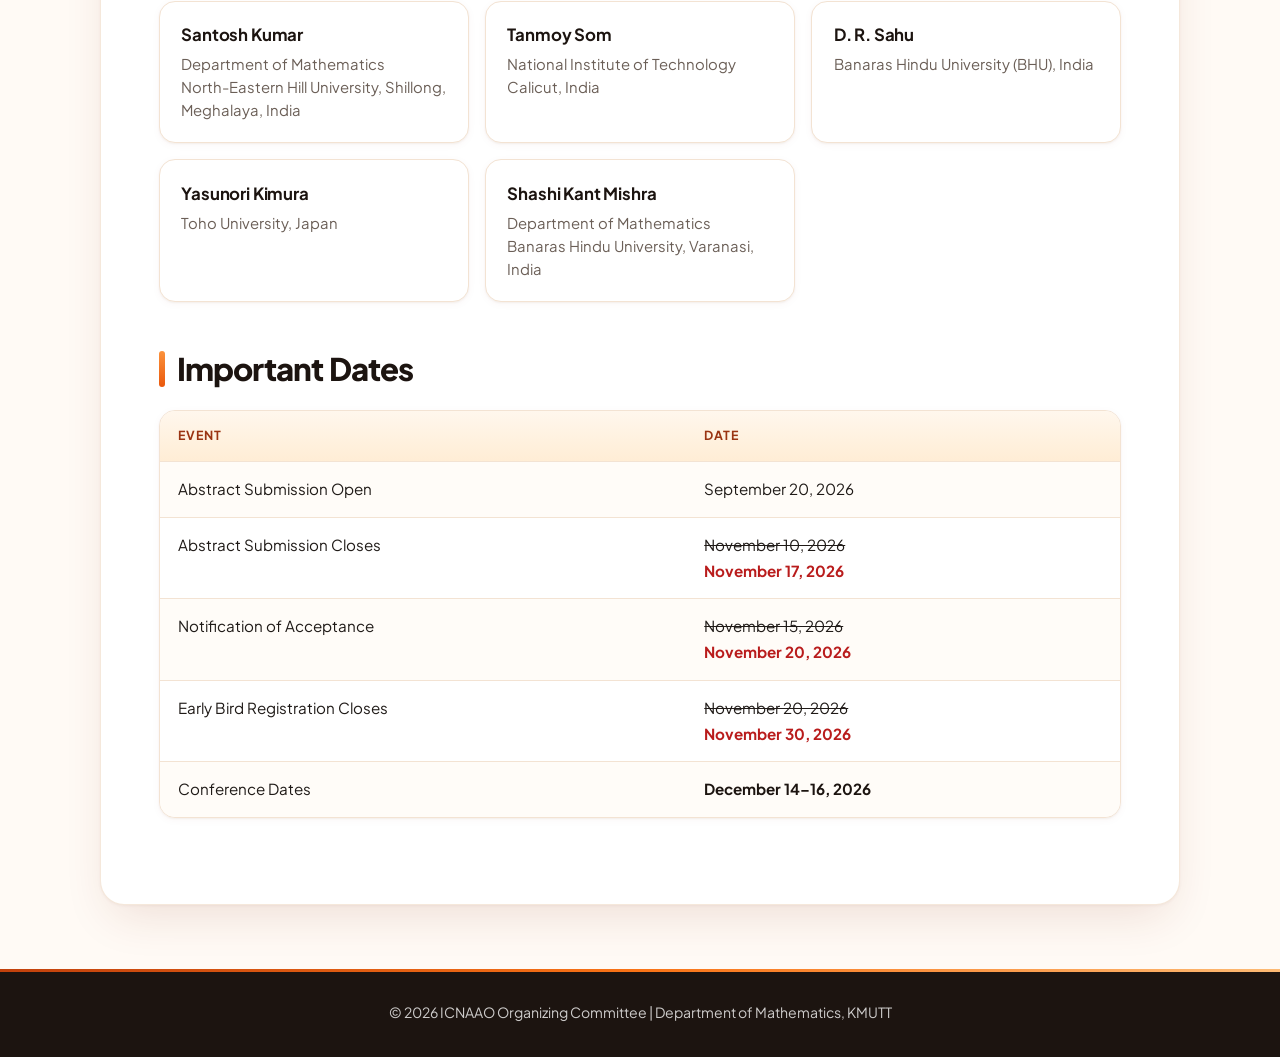
==== commit f9335631: "Files changed:  M icnaao2026-advertisement.pdf  M index.html committed by PC." ====
--- a/index.html
+++ b/index.html
@@ -120,7 +120,7 @@
                 École des Ponts ParisTech (ENPC), France
             </li>
             <li>
-                <strong>Filipe Lara</strong><br>
+                <strong>Felipe Lara</strong><br>
                 Universidad de Tarapacá, Chile
             </li>
             <li>
@@ -156,6 +156,11 @@
                 <strong>Yasunori Kimura</strong><br>
                 Toho University, Japan
             </li>
+            <li>
+                <strong>Shashi Kant Mishra</strong><br>
+                Department of Mathematics<br>
+                Banaras Hindu University, Varanasi, India
+            </li>
         </ul>
 
         <h2>Important Dates</h2>
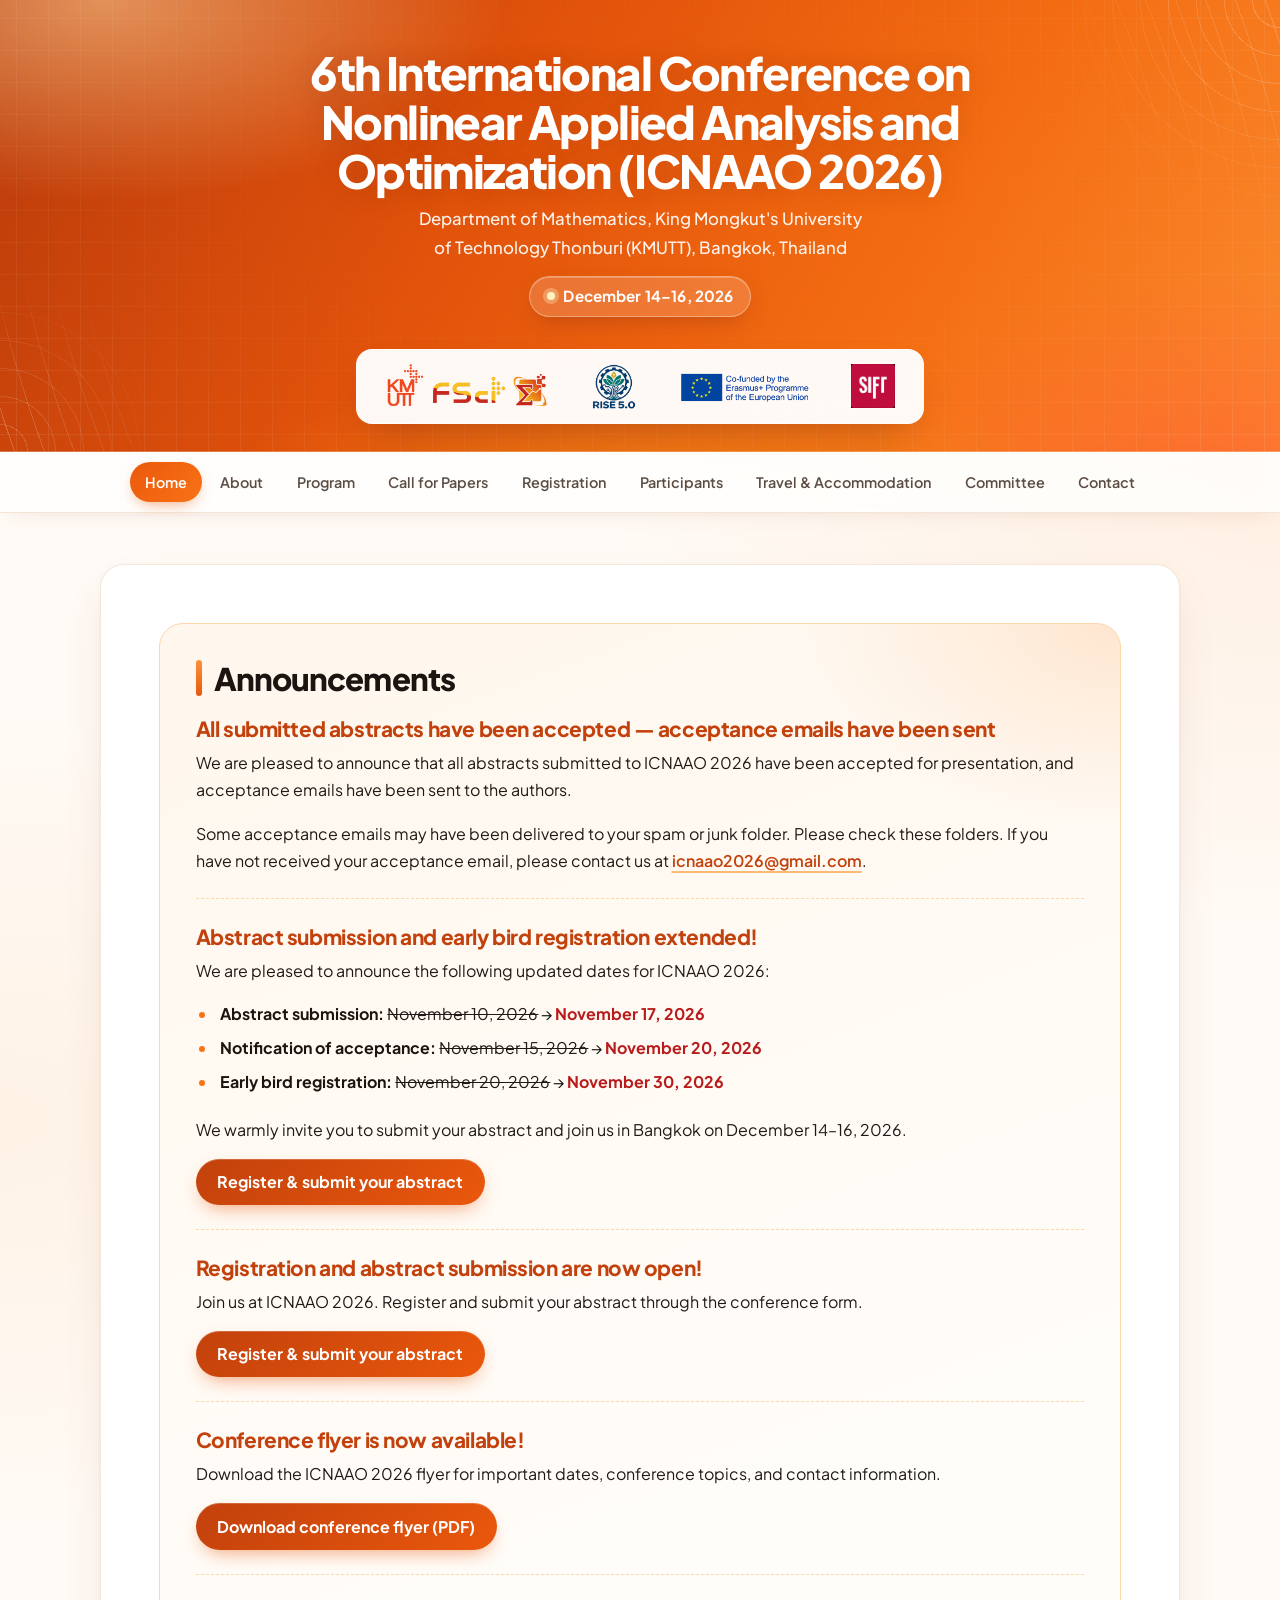
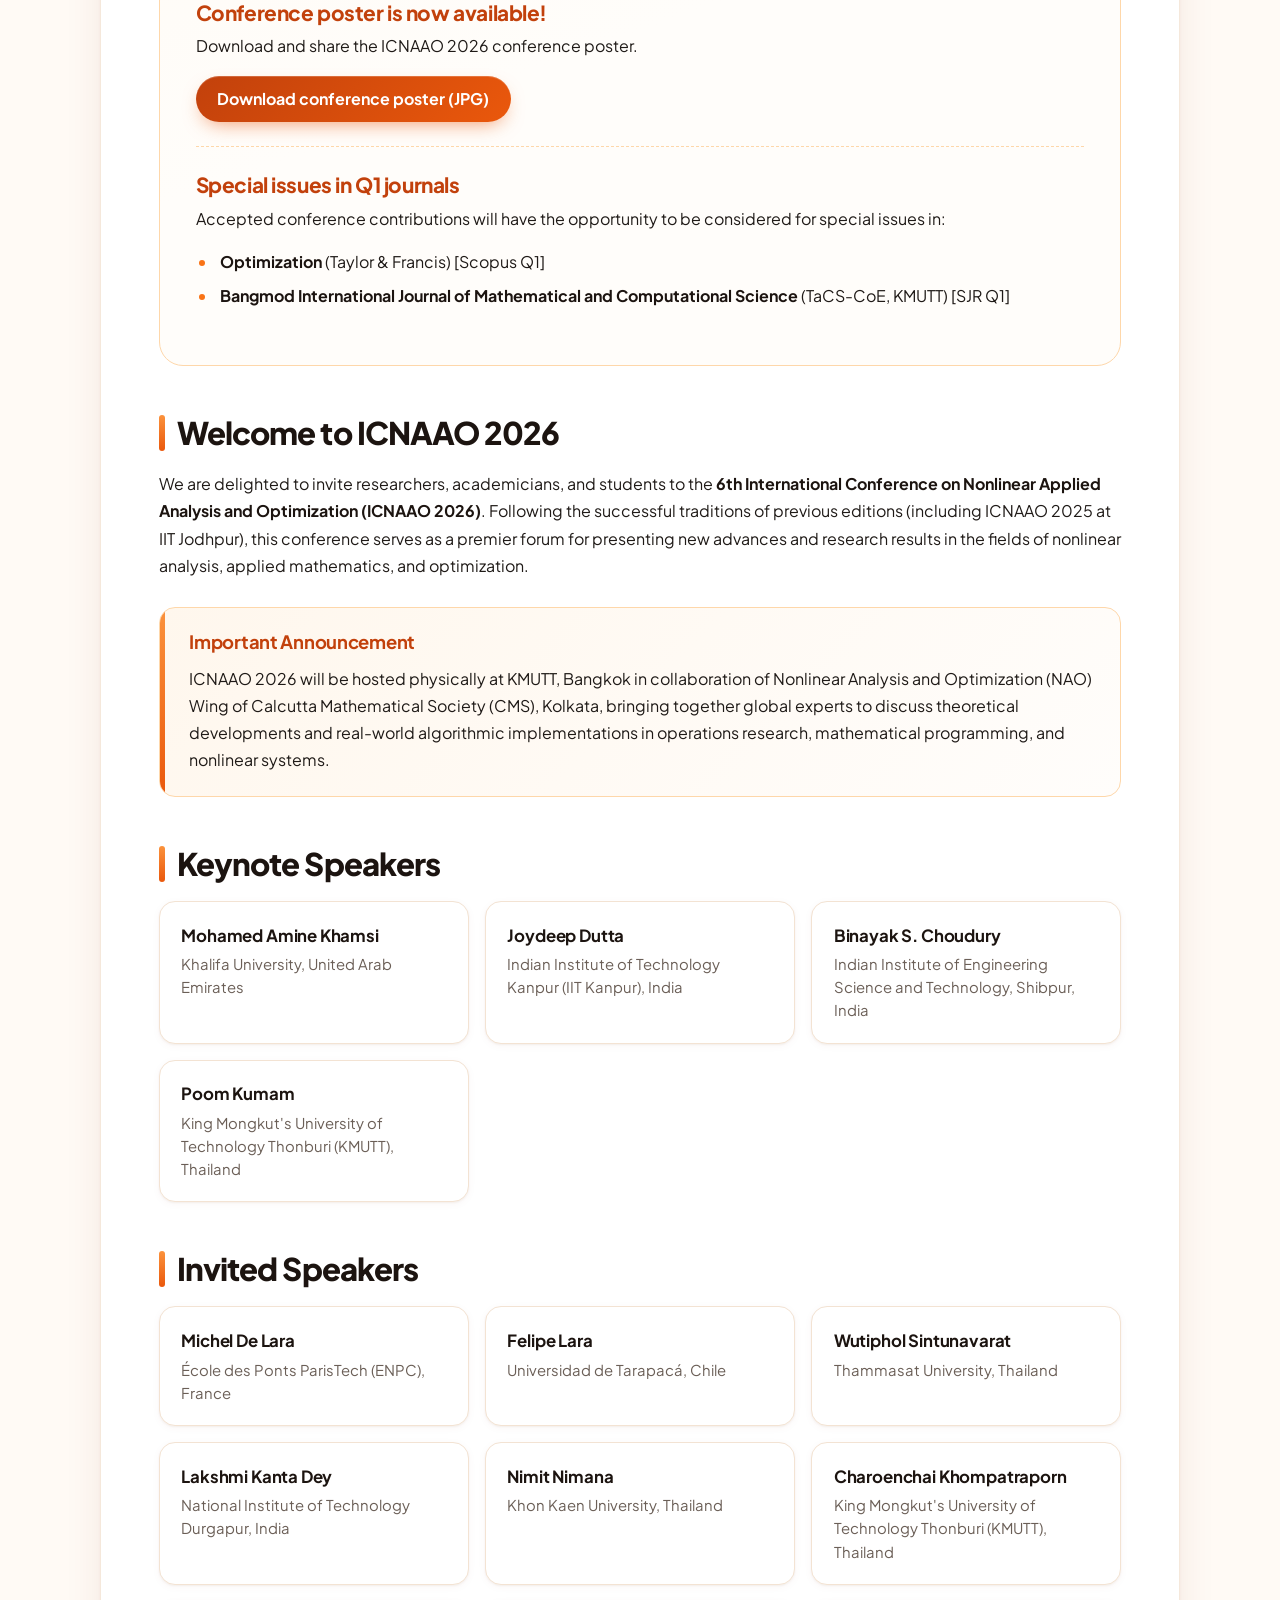
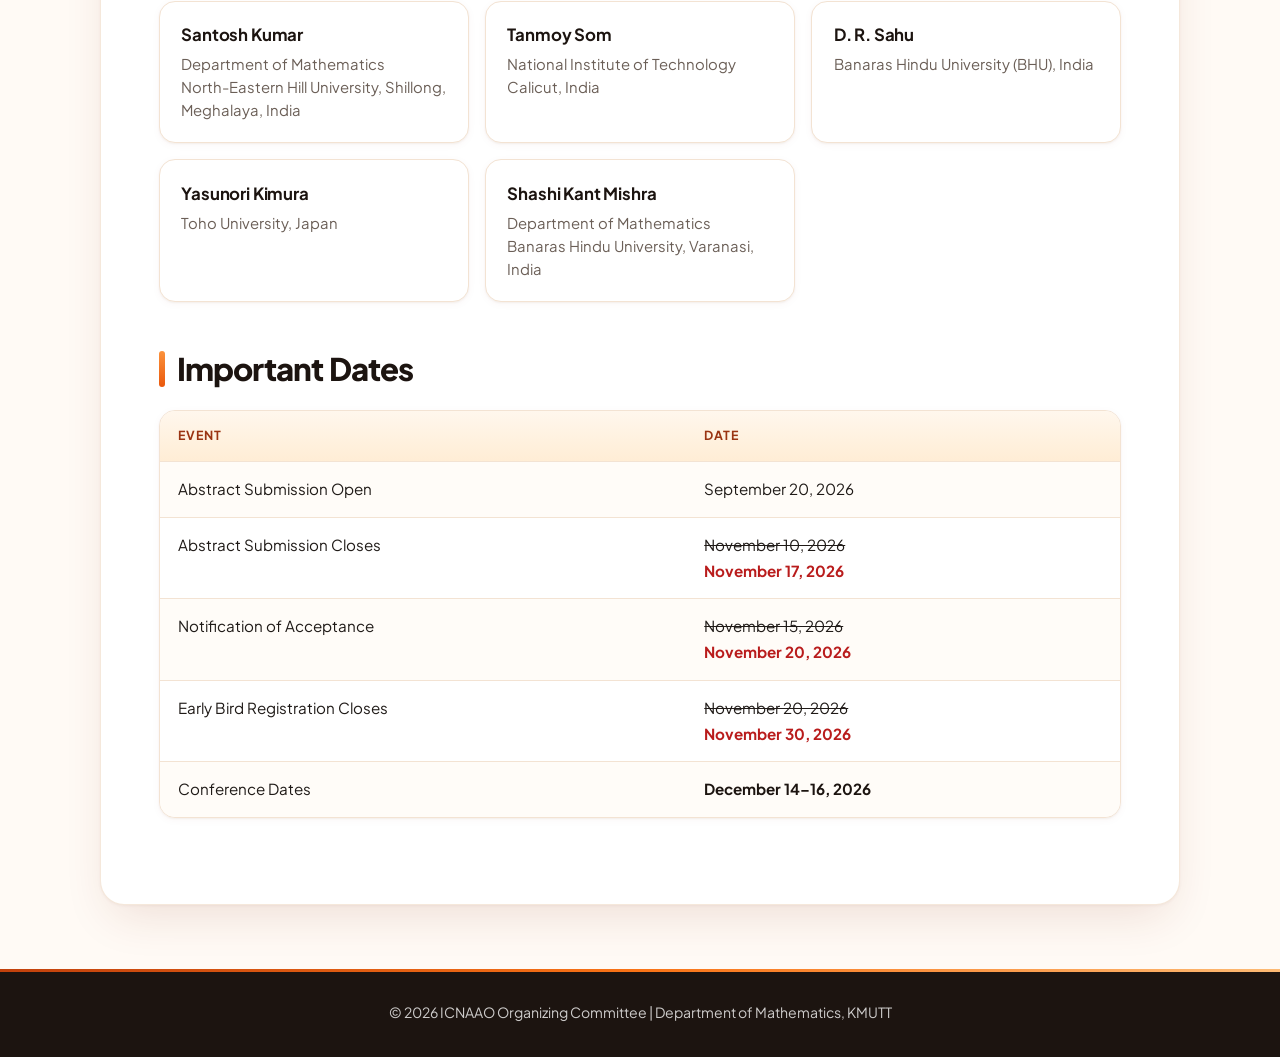
==== commit 98fdad37: "Files changed:  M about.html  M call-for-papers.html  M committee.html  M contact.html  M index.html" ====
--- a/index.html
+++ b/index.html
@@ -22,10 +22,11 @@
         <p>Department of Mathematics, King Mongkut's University of Technology Thonburi (KMUTT), Bangkok, Thailand</p>
         <p><strong>December 14–16, 2026</strong></p>
 
-        <div class="header-logos" aria-label="Conference organizers and partners">
+        <div class="header-logos" aria-label="Conference organizers, partners, and sponsors">
             <img class="logo-kmutt" src="assets/kmutt-logos-transparent.png" alt="King Mongkut's University of Technology Thonburi (KMUTT), Faculty of Science, and Department of Mathematics logos" loading="lazy">
             <img class="logo-rise50" src="assets/rise50-transparent.png" alt="RISE 5.0 logo" loading="lazy">
             <img class="logo-erasmus" src="assets/erasmus-transparent.png" alt="Co-funded by the Erasmus+ Programme of the European Union" loading="lazy">
+            <img class="logo-sift" src="assets/sift.jpeg" alt="SIFT sponsor logo" width="56" height="56" loading="lazy">
         </div>
     </header>
 
--- a/style.css
+++ b/style.css
@@ -217,6 +217,11 @@
     height: 56px;
 }
 
+.header-logos img.logo-sift {
+    width: 44px;
+    height: 44px;
+}
+
 /* ---------- Navigation ---------- */
 
 nav {
@@ -636,6 +641,11 @@
         height: 48px;
     }
 
+    .header-logos img.logo-sift {
+        width: 36px;
+        height: 36px;
+    }
+
     table {
         display: block;
         overflow-x: auto;
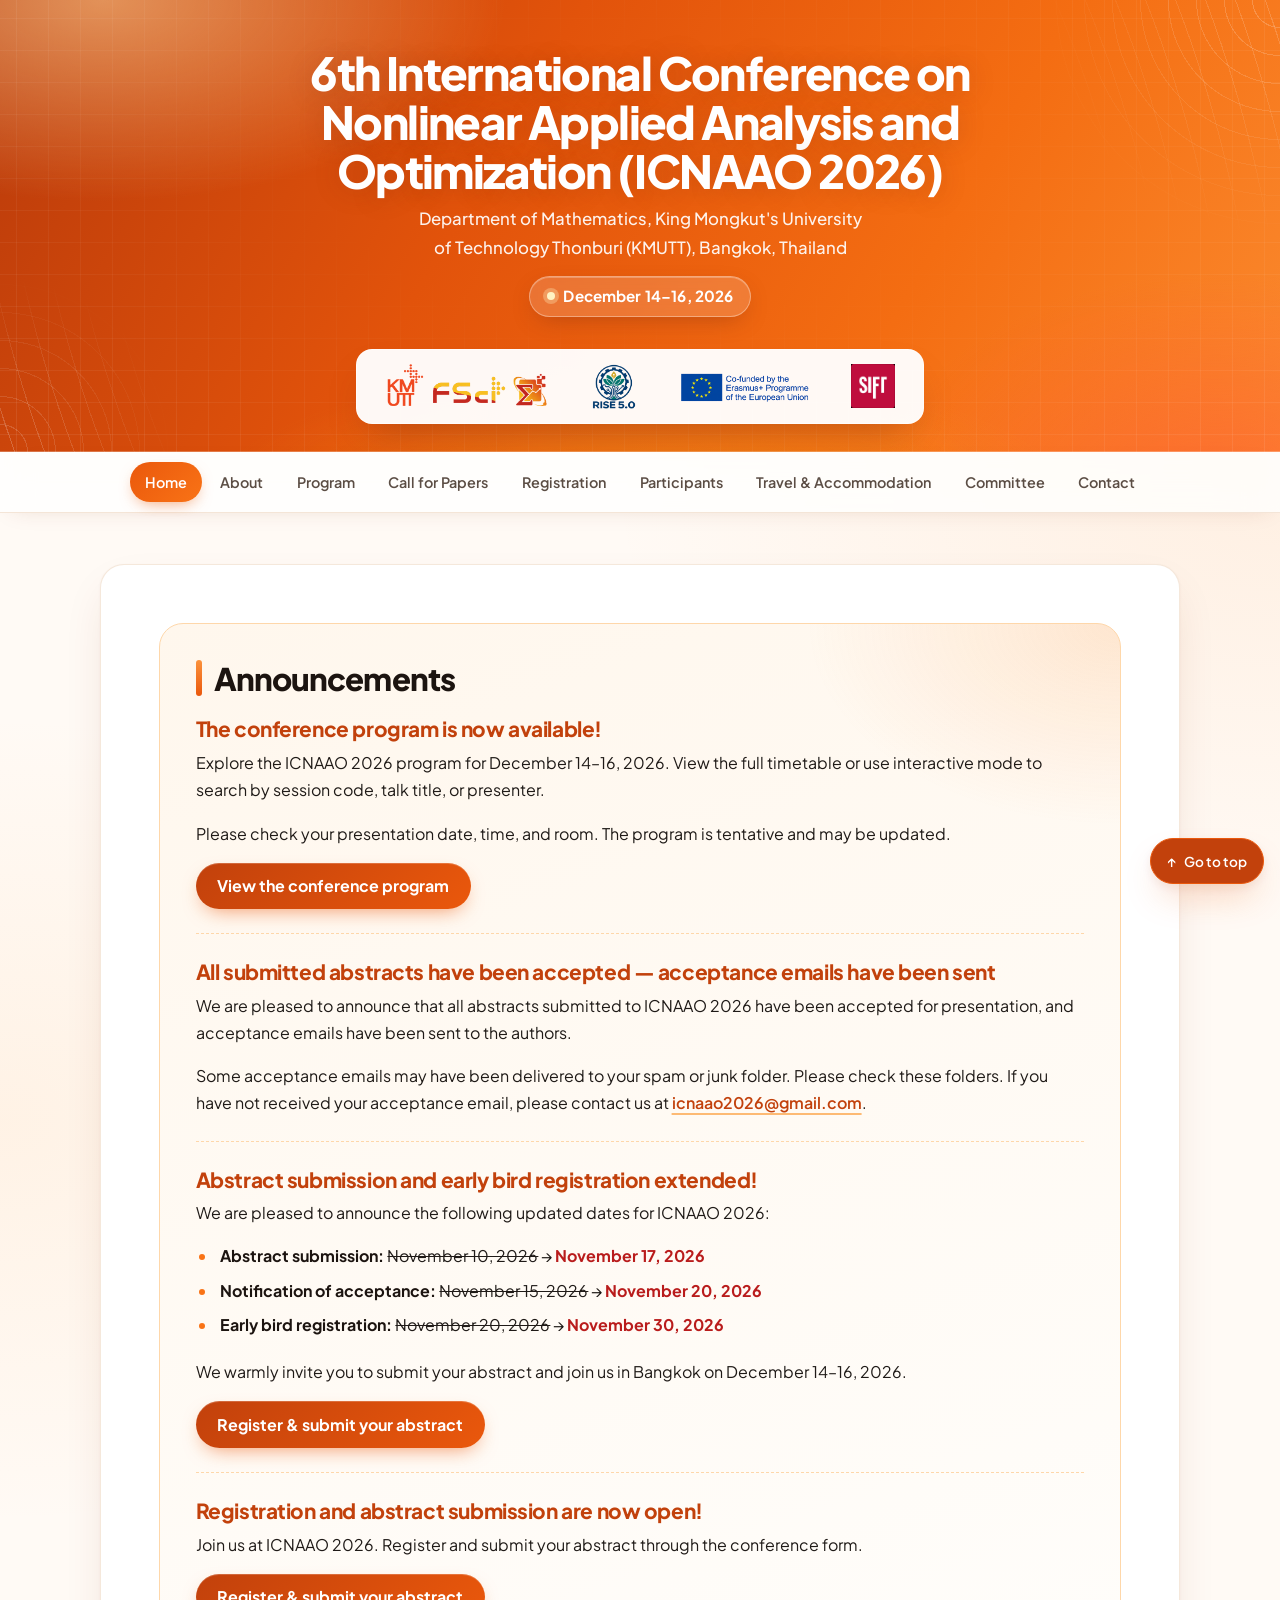
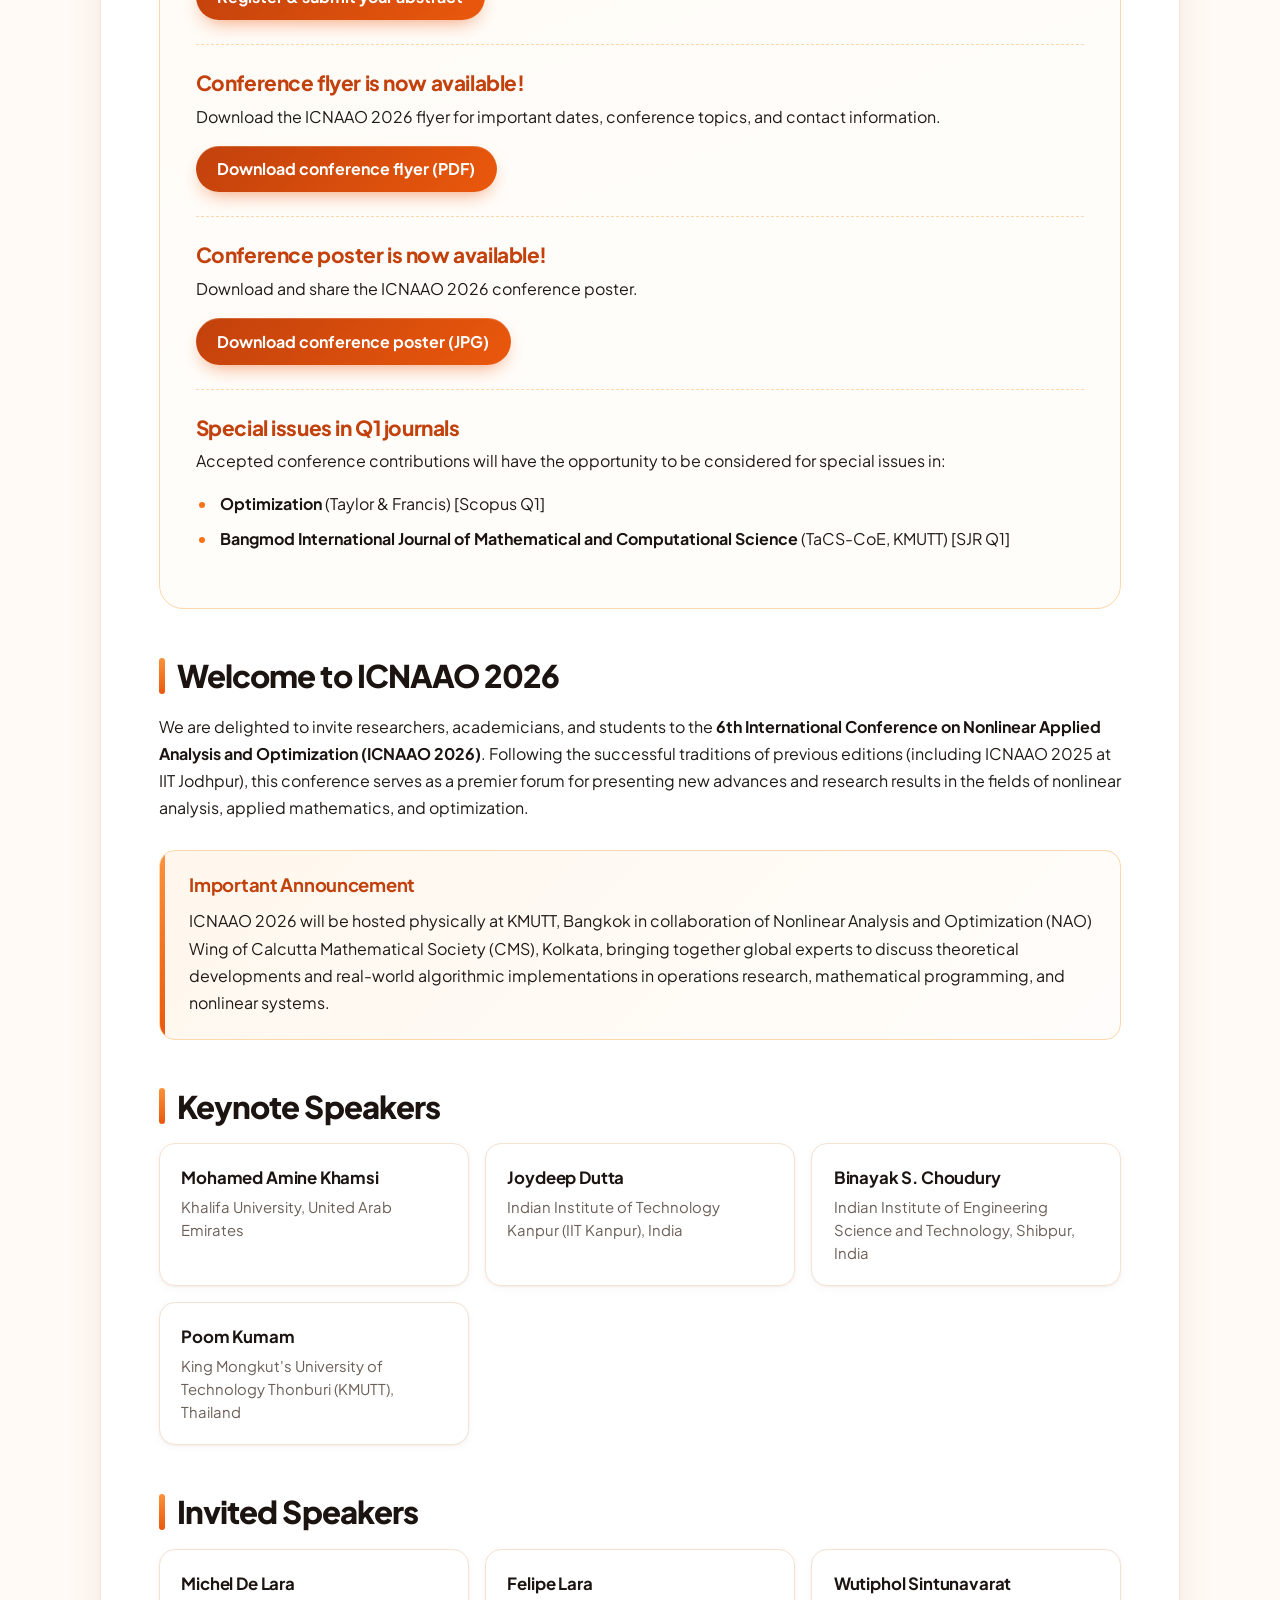
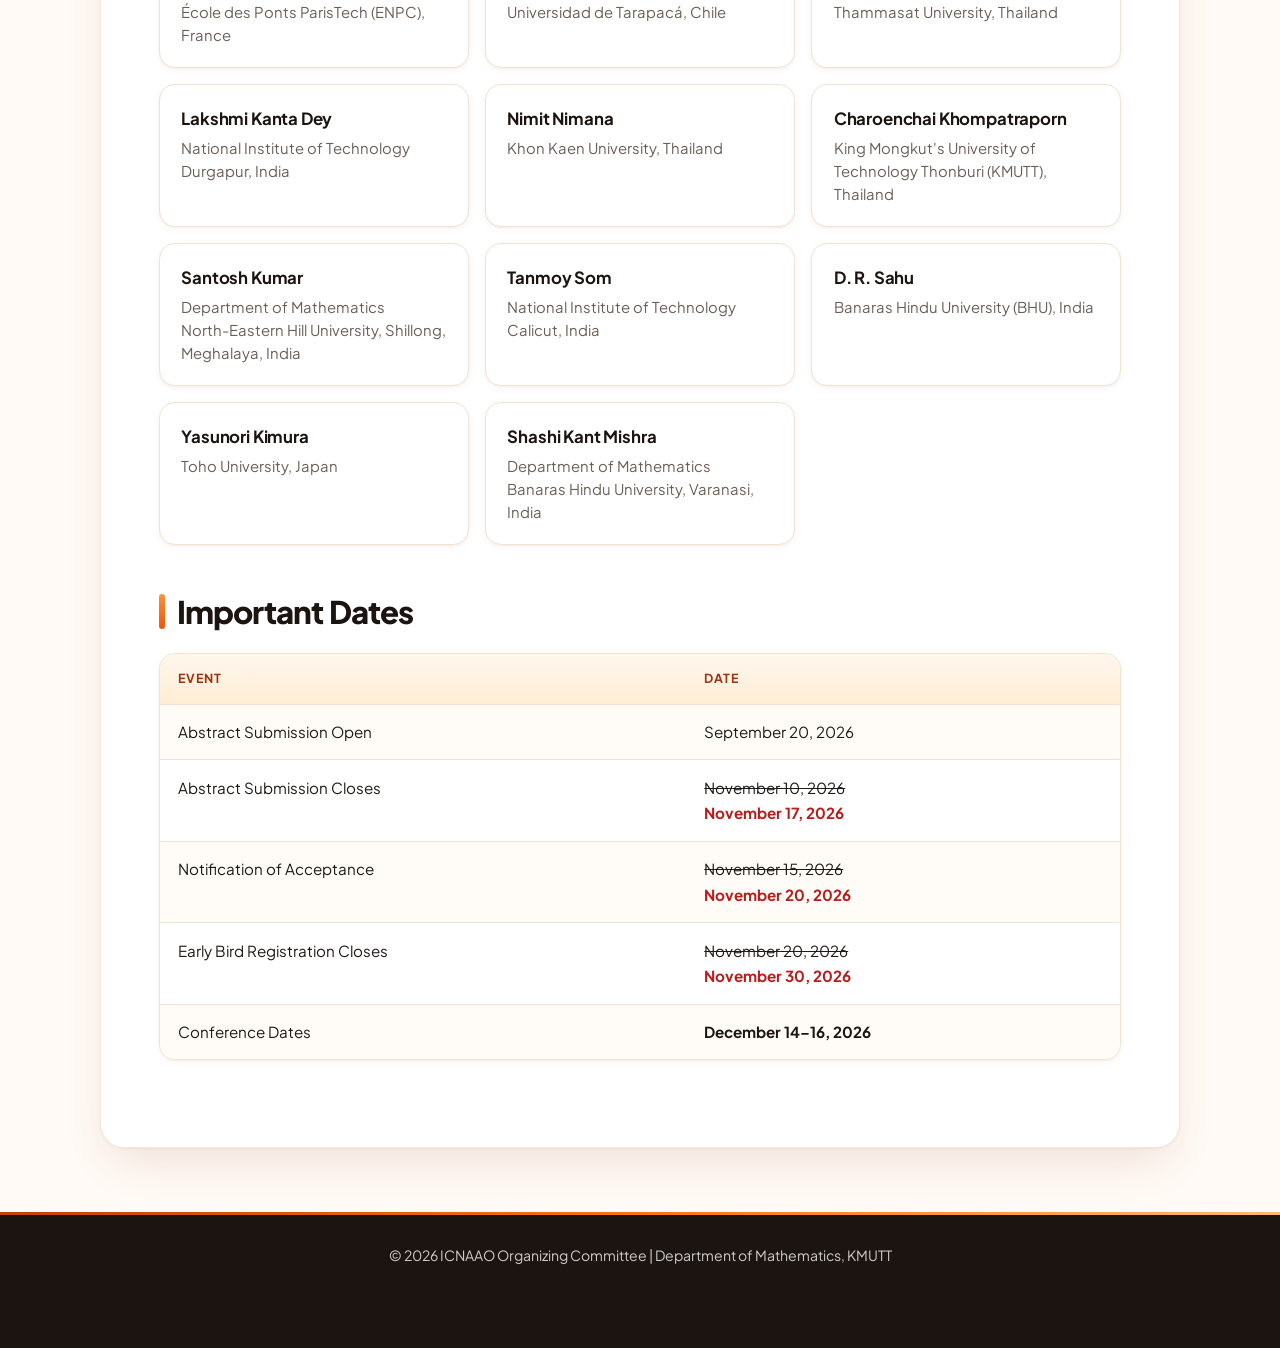
==== commit 7b931408: "Files changed:  M about.html  M call-for-papers.html  M committee.html  M contact.html  M index.html" ====
--- a/index.html
+++ b/index.html
@@ -17,7 +17,7 @@
 </head>
 <body>
 
-    <header>
+    <header id="page-top">
         <h1>6th International Conference on Nonlinear Applied Analysis and Optimization (ICNAAO 2026)</h1>
         <p>Department of Mathematics, King Mongkut's University of Technology Thonburi (KMUTT), Bangkok, Thailand</p>
         <p><strong>December 14–16, 2026</strong></p>
@@ -46,6 +46,12 @@
         <section class="announcements" aria-labelledby="announcements-heading">
             <h2 id="announcements-heading">Announcements</h2>
             <div class="announcement-item">
+                <p class="announcement-message">The conference program is now available!</p>
+                <p>Explore the ICNAAO 2026 program for December 14–16, 2026. View the full timetable or use interactive mode to search by session code, talk title, or presenter.</p>
+                <p>Please check your presentation date, time, and room. The program is tentative and may be updated.</p>
+                <a class="announcement-link" href="program.html">View the conference program</a>
+            </div>
+            <div class="announcement-item">
                 <p class="announcement-message">All submitted abstracts have been accepted — acceptance emails have been sent</p>
                 <p>We are pleased to announce that all abstracts submitted to ICNAAO 2026 have been accepted for presentation, and acceptance emails have been sent to the authors.</p>
                 <p>Some acceptance emails may have been delivered to your spam or junk folder. Please check these folders. If you have not received your acceptance email, please contact us at <a href="mailto:icnaao2026@gmail.com">icnaao2026@gmail.com</a>.</p>
@@ -193,6 +199,10 @@
         </table>
     </div>
 
+    <div class="floating-page-links" role="navigation" aria-label="Page shortcuts">
+        <a class="floating-page-link" href="#page-top"><span aria-hidden="true">↑</span> Go to top</a>
+    </div>
+
     <footer>
 
         <p>&copy; 2026 ICNAAO Organizing Committee | Department of Mathematics, KMUTT</p>
--- a/style.css
+++ b/style.css
@@ -668,6 +668,52 @@
     }
 }
 
+/* ---------- Floating page shortcuts ---------- */
+
+.floating-page-links {
+    position: fixed;
+    right: max(1rem, env(safe-area-inset-right));
+    bottom: max(1rem, env(safe-area-inset-bottom));
+    z-index: 100;
+    display: flex;
+    flex-direction: column;
+    align-items: flex-end;
+    gap: 0.5rem;
+}
+
+.floating-date-links {
+    display: flex;
+    flex-direction: column;
+    width: 100%;
+    gap: 0.4rem;
+}
+
+.floating-page-link {
+    display: inline-flex;
+    align-items: center;
+    justify-content: center;
+    gap: 0.5rem;
+    min-height: 2.8rem;
+    padding: 0.65rem 1rem;
+    border: 1px solid var(--orange-600);
+    border-radius: 999px;
+    color: #fff;
+    background: var(--orange-700);
+    box-shadow: var(--shadow-lift);
+    font-size: 0.85rem;
+    text-decoration: none;
+}
+
+.floating-date-links .floating-page-link { padding-inline: 0.75rem; }
+.floating-page-link:hover { color: #fff; background: var(--orange-800); }
+.floating-page-link:focus-visible { outline: 3px solid var(--orange-400); outline-offset: 3px; border-radius: 999px; }
+
+footer { padding-bottom: 5rem; }
+
+@media print {
+    .floating-page-links { display: none !important; }
+}
+
 @media (prefers-reduced-motion: reduce) {
     html {
         scroll-behavior: auto;
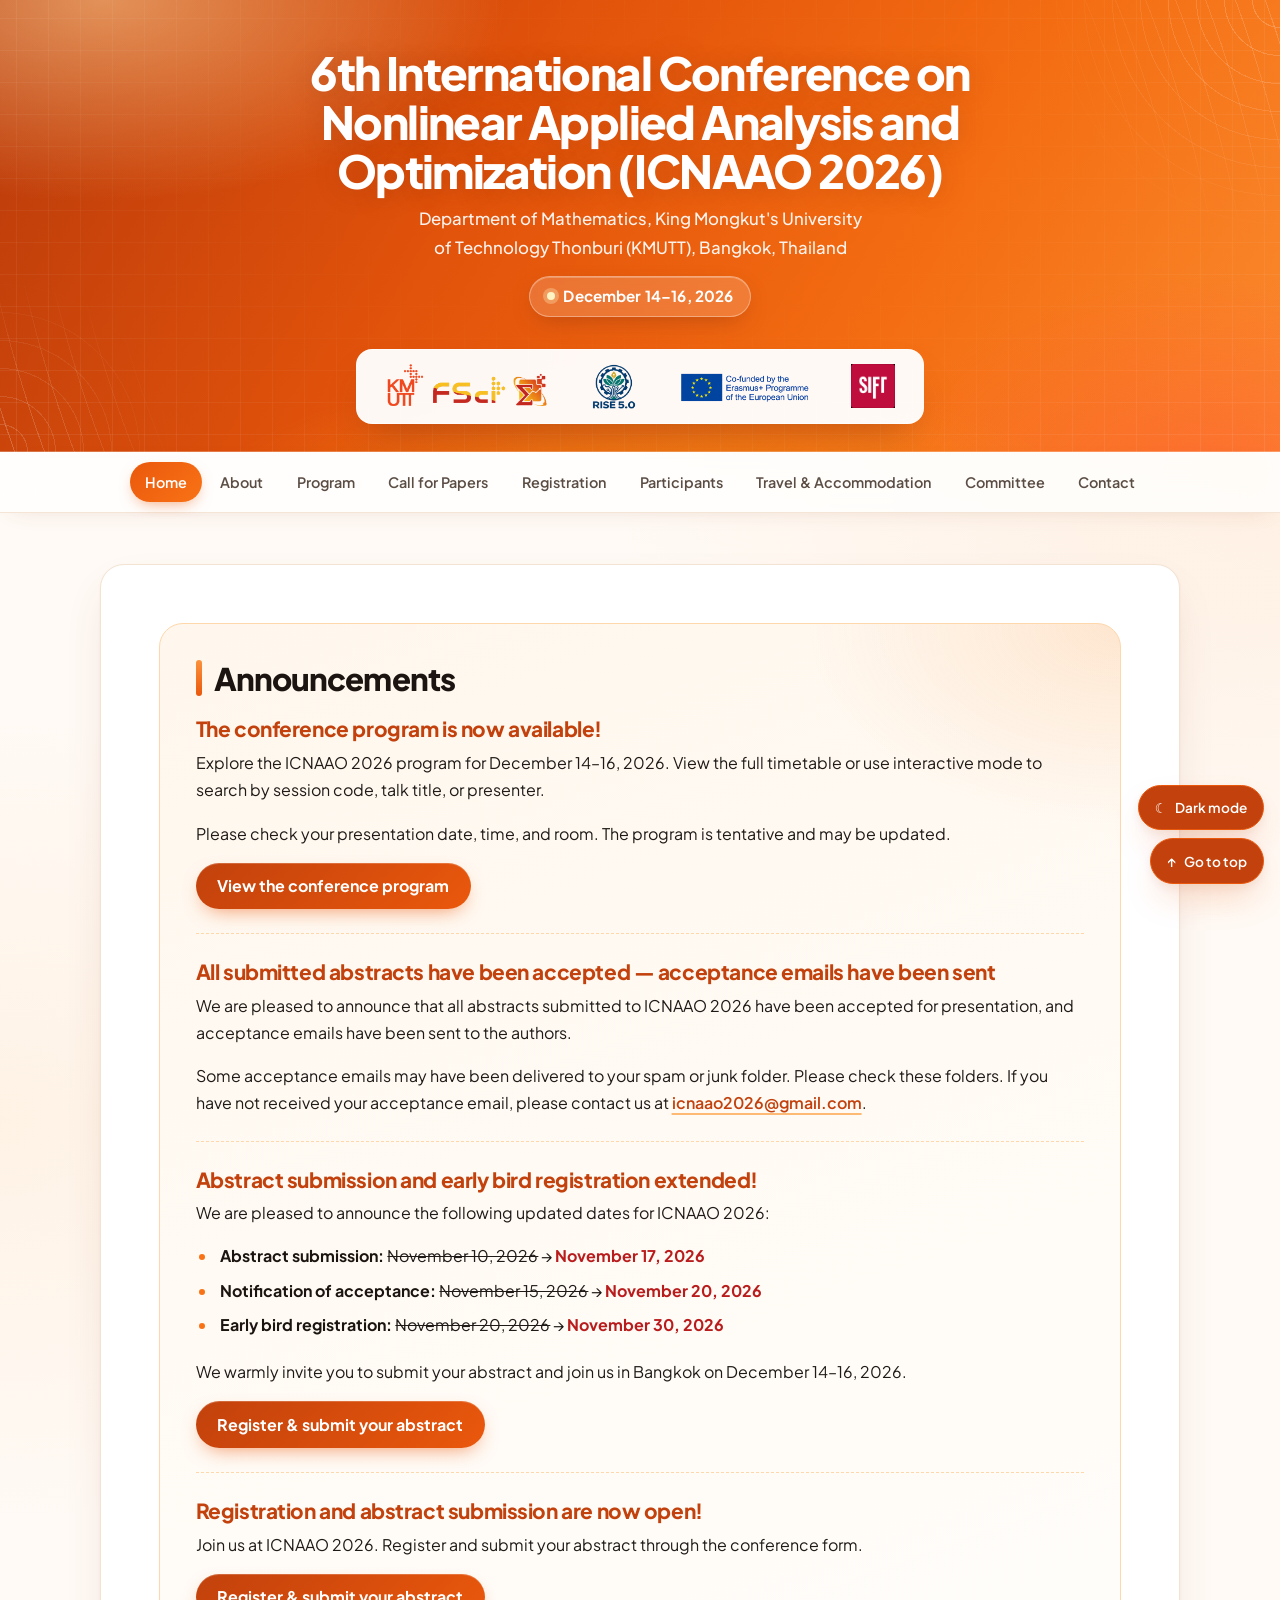
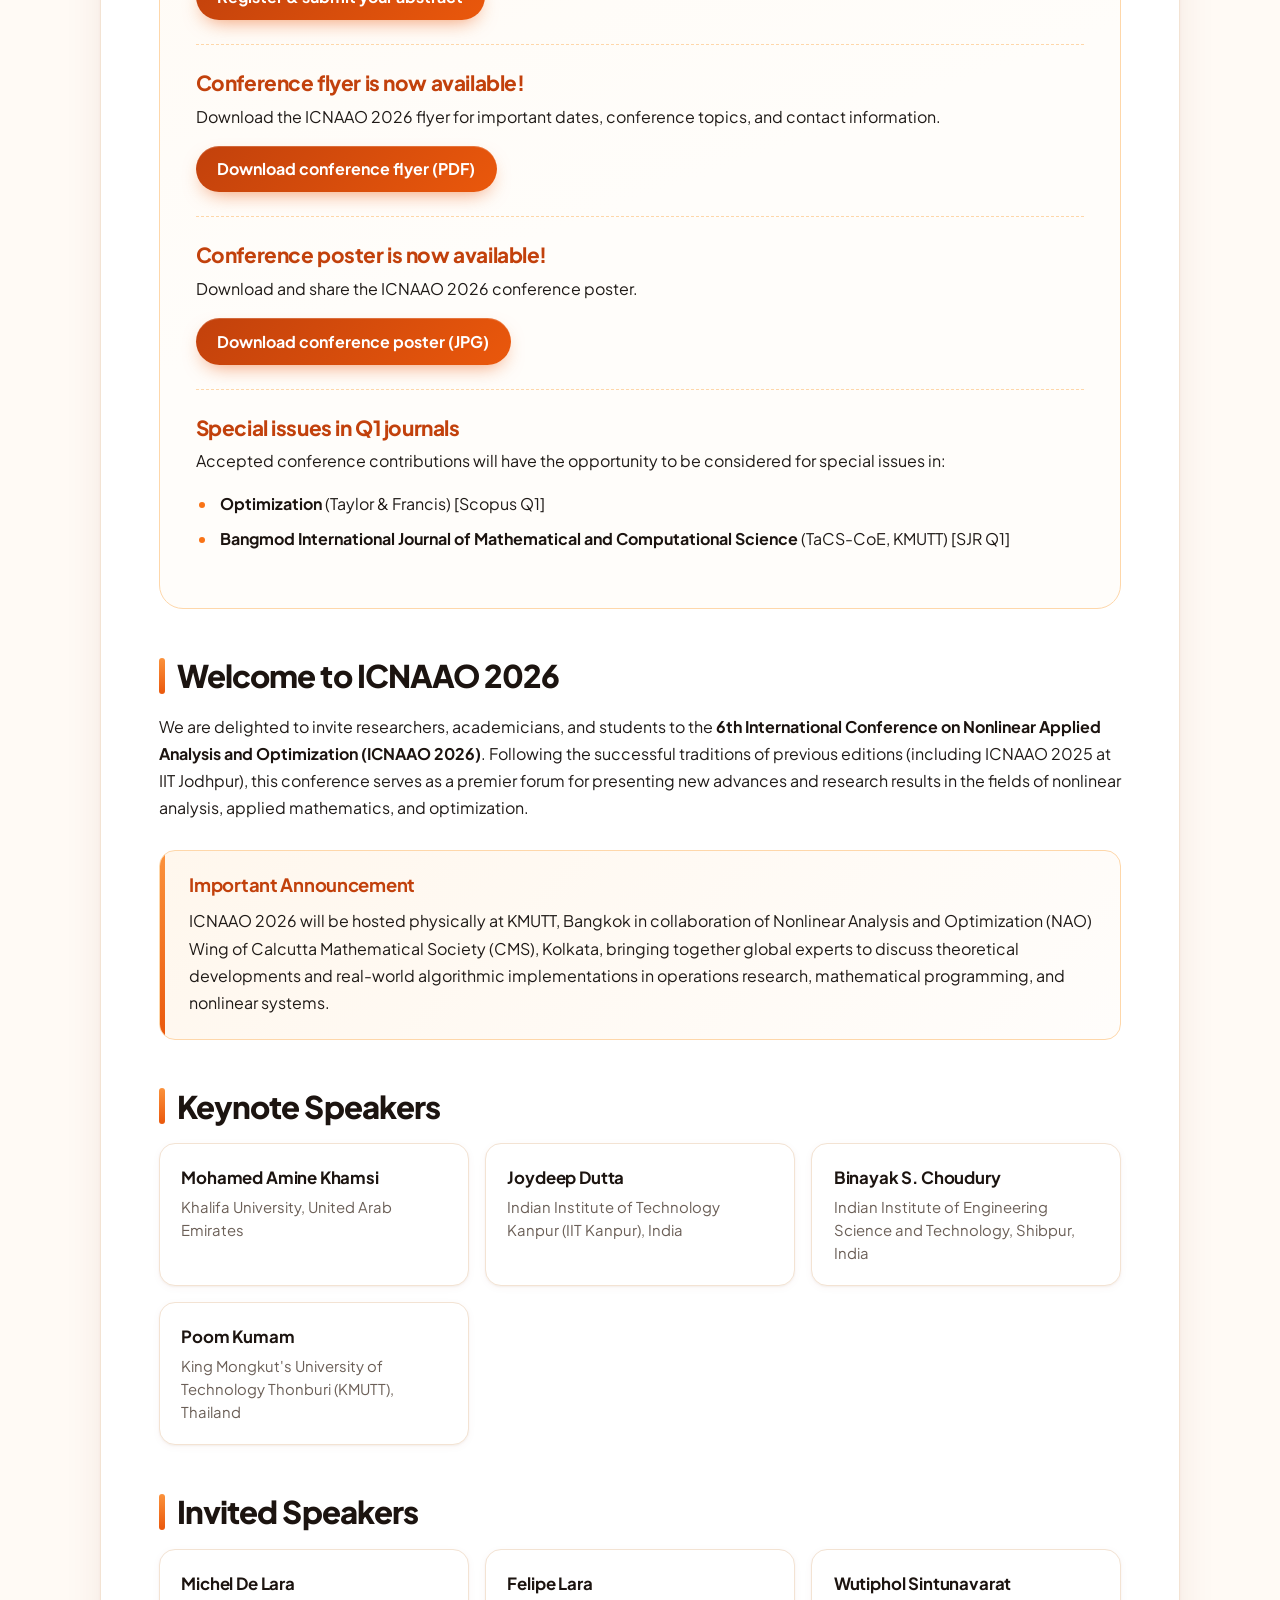
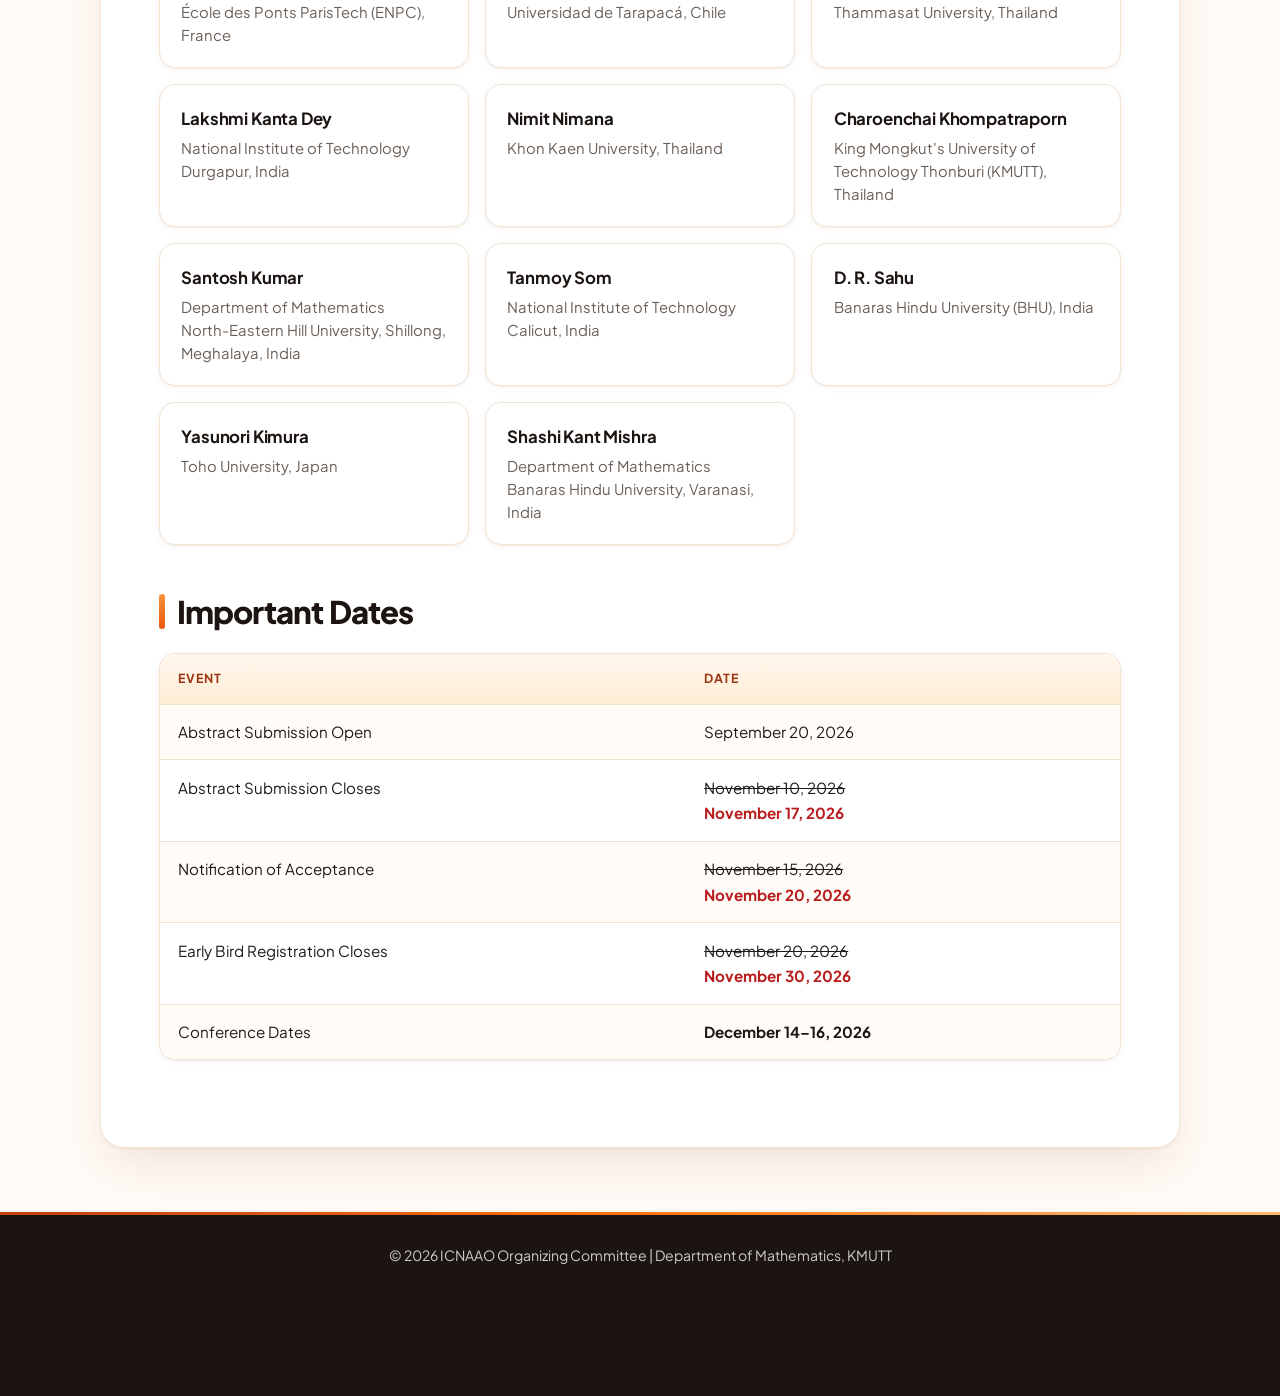
==== commit ed2d3486: "Files changed:  M about.html  M call-for-papers.html  M committee.html  M contact.html  M index.html" ====
--- a/index.html
+++ b/index.html
@@ -13,6 +13,7 @@
     <meta charset="UTF-8">
     <meta name="viewport" content="width=device-width, initial-scale=1.0">
     <title>ICNAAO 2026 - Home</title>
+    <script src="theme.js"></script>
     <link rel="stylesheet" href="style.css">
 </head>
 <body>
@@ -200,6 +201,7 @@
     </div>
 
     <div class="floating-page-links" role="navigation" aria-label="Page shortcuts">
+        <button class="floating-page-link theme-toggle" id="theme-toggle" type="button" aria-label="Switch to dark mode" hidden><span aria-hidden="true" data-theme-icon>☾</span><span data-theme-label>Dark mode</span></button>
         <a class="floating-page-link" href="#page-top"><span aria-hidden="true">↑</span> Go to top</a>
     </div>
 
--- a/style.css
+++ b/style.css
@@ -22,6 +22,14 @@
     --muted-color: #6b5f57;
     --border-color: #f3e3d3;
     --surface: #ffffff;
+    --soft-surface: var(--orange-50);
+    --soft-surface-strong: var(--orange-100);
+    --accent-text: var(--orange-800);
+    --nav-surface: rgba(255, 255, 255, 0.82);
+    --nav-text: #5b4d44;
+    --row-surface: #fffcf8;
+    --highlight-end: #fffdfb;
+    --announcement-end: #fffdfa;
 
     --radius-sm: 10px;
     --radius: 16px;
@@ -30,6 +38,38 @@
     --shadow: 0 1px 3px rgba(124, 45, 18, 0.05), 0 20px 48px -12px rgba(124, 45, 18, 0.14);
     --shadow-lift: 0 4px 10px rgba(124, 45, 18, 0.08), 0 18px 36px -10px rgba(234, 88, 12, 0.28);
     --ease: cubic-bezier(0.22, 1, 0.36, 1);
+}
+
+@media screen {
+    :root[data-theme="dark"] {
+        color-scheme: dark;
+        --primary-color: #fdba74;
+        --secondary-color: #fb923c;
+        --bg-light: #171412;
+        --text-color: #eee5de;
+        --heading-color: #fff7ed;
+        --muted-color: #c4b5a8;
+        --border-color: #514034;
+        --surface: #221d19;
+        --soft-surface: #30231a;
+        --soft-surface-strong: #3c2b1e;
+        --accent-text: #fdba74;
+        --nav-surface: rgba(34, 29, 25, 0.94);
+        --nav-text: #eee5de;
+        --row-surface: #28211b;
+        --highlight-end: #221d19;
+        --announcement-end: #221d19;
+        --shadow-sm: 0 2px 8px rgba(0, 0, 0, 0.2);
+        --shadow: 0 12px 40px rgba(0, 0, 0, 0.25);
+        --shadow-lift: 0 6px 24px rgba(0, 0, 0, 0.3);
+    }
+    :root[data-theme="dark"] header {
+        background: radial-gradient(ellipse at 90% 100%, rgba(194, 65, 12, 0.3), transparent 70%), linear-gradient(120deg, #342016, #55270f);
+    }
+    :root[data-theme="dark"] .revised-date { color: #fca5a5; }
+    :root[data-theme="dark"] :is(.highlight-box, .announcements) { border-color: var(--border-color); }
+    :root[data-theme="dark"] .announcement-item + .announcement-item { border-color: var(--border-color); }
+    :root[data-theme="dark"] ::selection { color: #171412; background: #fdba74; }
 }
 
 * {
@@ -75,7 +115,7 @@
 }
 
 a:hover {
-    color: var(--orange-800);
+    color: var(--accent-text);
     text-decoration-color: currentColor;
 }
 
@@ -234,7 +274,7 @@
     gap: 0.2rem;
     padding: 0.6rem 1rem;
     border-bottom: 1px solid rgba(243, 227, 211, 0.9);
-    background: rgba(255, 255, 255, 0.82);
+    background: var(--nav-surface);
     box-shadow: 0 6px 24px -12px rgba(124, 45, 18, 0.18);
     -webkit-backdrop-filter: saturate(180%) blur(16px);
     backdrop-filter: saturate(180%) blur(16px);
@@ -246,15 +286,15 @@
     min-height: 2.5rem;
     padding: 0.5rem 0.95rem;
     border-radius: 999px;
-    color: #5b4d44;
+    color: var(--nav-text);
     font-size: 0.9rem;
     font-weight: 600;
     text-decoration: none;
 }
 
 nav a:hover {
-    color: var(--orange-700);
-    background: var(--orange-50);
+    color: var(--primary-color);
+    background: var(--soft-surface);
 }
 
 nav a.active {
@@ -270,7 +310,7 @@
     flex: 1;
     margin: clamp(1.75rem, 4vw, 3.25rem) auto clamp(2.5rem, 5vw, 4rem);
     padding: clamp(1.5rem, 4.5vw, 3.75rem);
-    border: 1px solid rgba(243, 227, 211, 0.8);
+    border: 1px solid var(--border-color);
     border-radius: var(--radius-lg);
     background: var(--surface);
     box-shadow: var(--shadow);
@@ -360,8 +400,8 @@
 }
 
 th {
-    color: var(--orange-800);
-    background: linear-gradient(180deg, var(--orange-50), var(--orange-100));
+    color: var(--accent-text);
+    background: linear-gradient(180deg, var(--soft-surface), var(--soft-surface-strong));
     font-size: 0.78rem;
     font-weight: 700;
     letter-spacing: 0.08em;
@@ -373,7 +413,7 @@
 }
 
 tbody tr:nth-child(even) td {
-    background: #fffcf8;
+    background: var(--row-surface);
 }
 
 tbody tr {
@@ -381,7 +421,7 @@
 }
 
 tbody tr:hover td {
-    background: var(--orange-50);
+    background: var(--soft-surface);
 }
 
 /* ---------- Footer ---------- */
@@ -427,7 +467,7 @@
     overflow: hidden;
     border: 1px solid var(--orange-200);
     border-radius: var(--radius);
-    background: linear-gradient(135deg, var(--orange-50) 0%, #fffdfb 100%);
+    background: linear-gradient(135deg, var(--soft-surface) 0%, var(--highlight-end) 100%);
 }
 
 .highlight-box::before {
@@ -442,7 +482,7 @@
 
 .highlight-box h3 {
     margin-top: 0;
-    color: var(--orange-700);
+    color: var(--primary-color);
 }
 
 .highlight-box p:last-child,
@@ -513,7 +553,7 @@
     border-radius: var(--radius-lg);
     background:
         radial-gradient(ellipse 28rem 18rem at 100% 0%, rgba(251, 146, 60, 0.18), transparent 70%),
-        linear-gradient(160deg, var(--orange-50) 0%, #fffdfa 70%);
+        linear-gradient(160deg, var(--soft-surface) 0%, var(--announcement-end) 70%);
 }
 
 .announcements h2 {
@@ -532,7 +572,7 @@
 
 .announcement-message {
     margin-bottom: 0.35rem;
-    color: var(--orange-700);
+    color: var(--primary-color);
     font-size: clamp(1.1rem, 2vw, 1.3rem);
     font-weight: 750;
     letter-spacing: -0.02em;
@@ -708,7 +748,10 @@
 .floating-page-link:hover { color: #fff; background: var(--orange-800); }
 .floating-page-link:focus-visible { outline: 3px solid var(--orange-400); outline-offset: 3px; border-radius: 999px; }
 
-footer { padding-bottom: 5rem; }
+.theme-toggle { font-family: inherit; font-weight: 600; cursor: pointer; }
+.theme-toggle[hidden] { display: none; }
+
+footer { padding-bottom: 8rem; }
 
 @media print {
     .floating-page-links { display: none !important; }
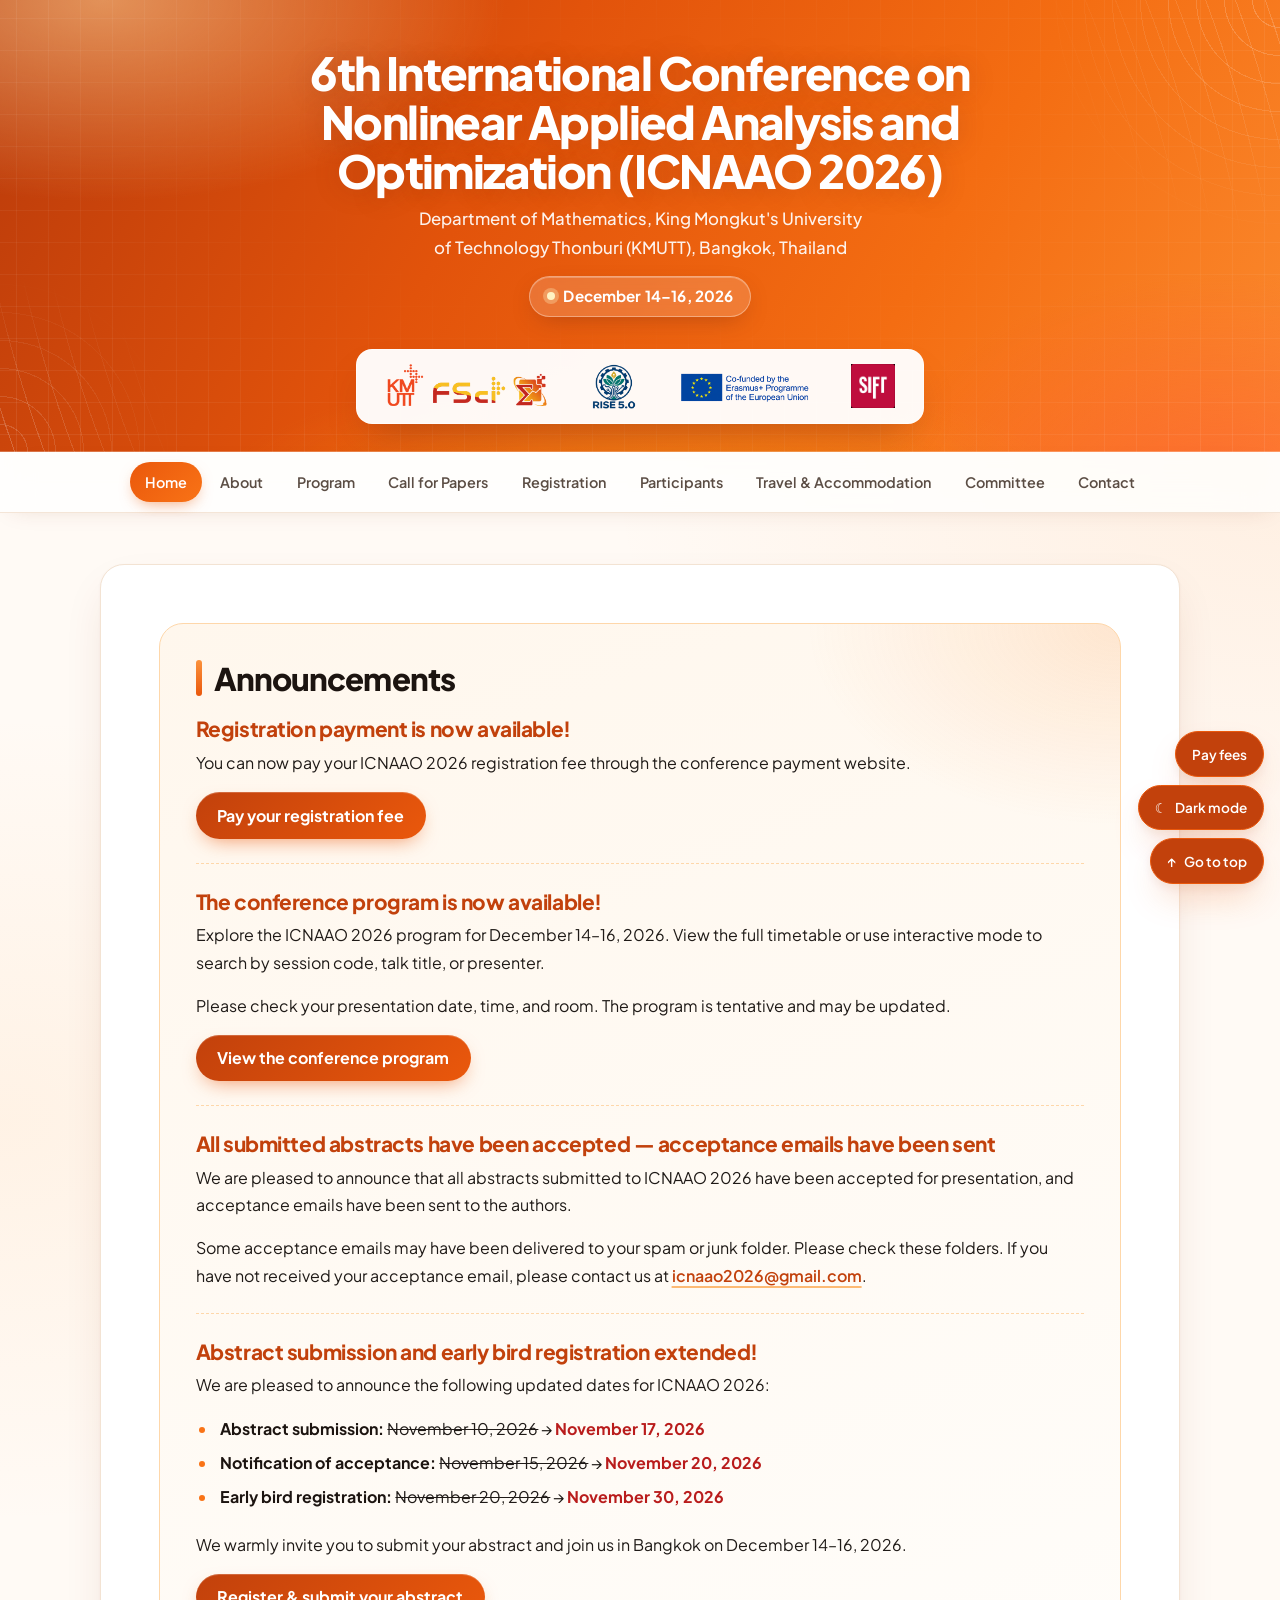
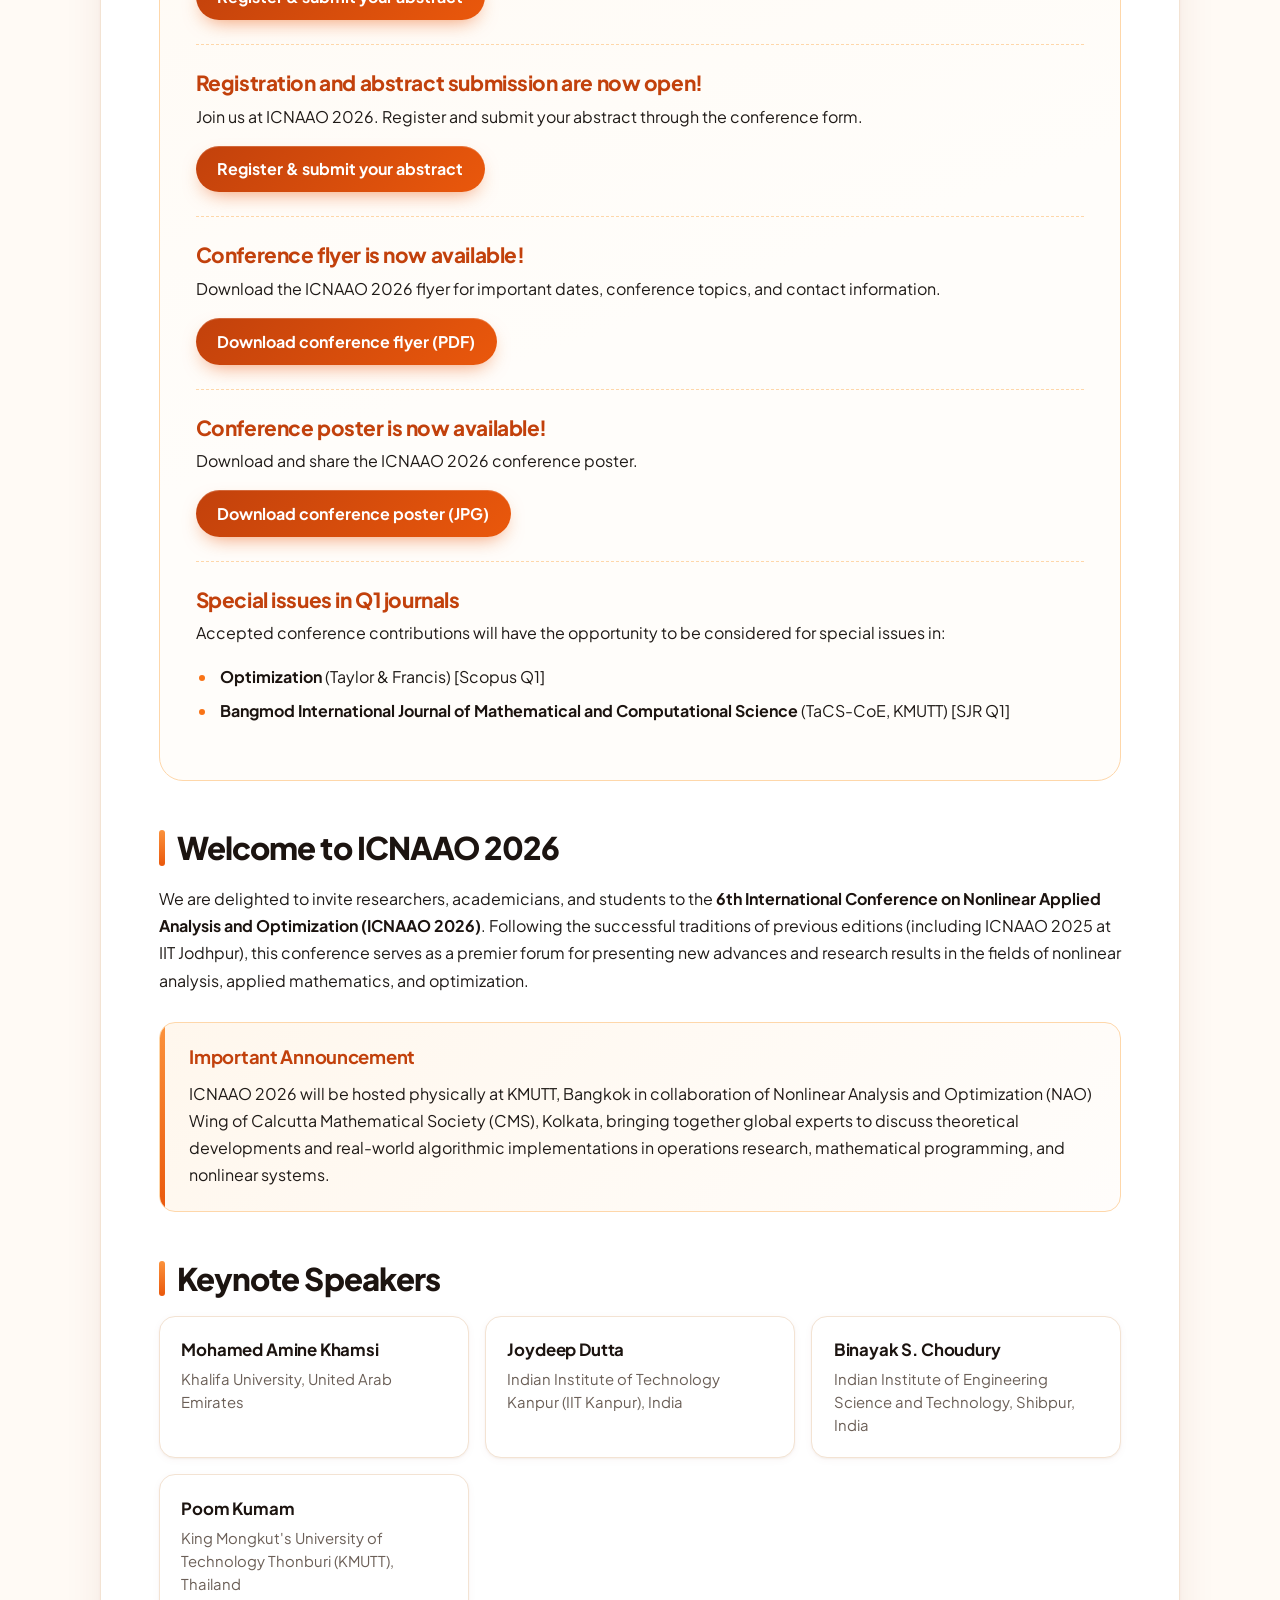
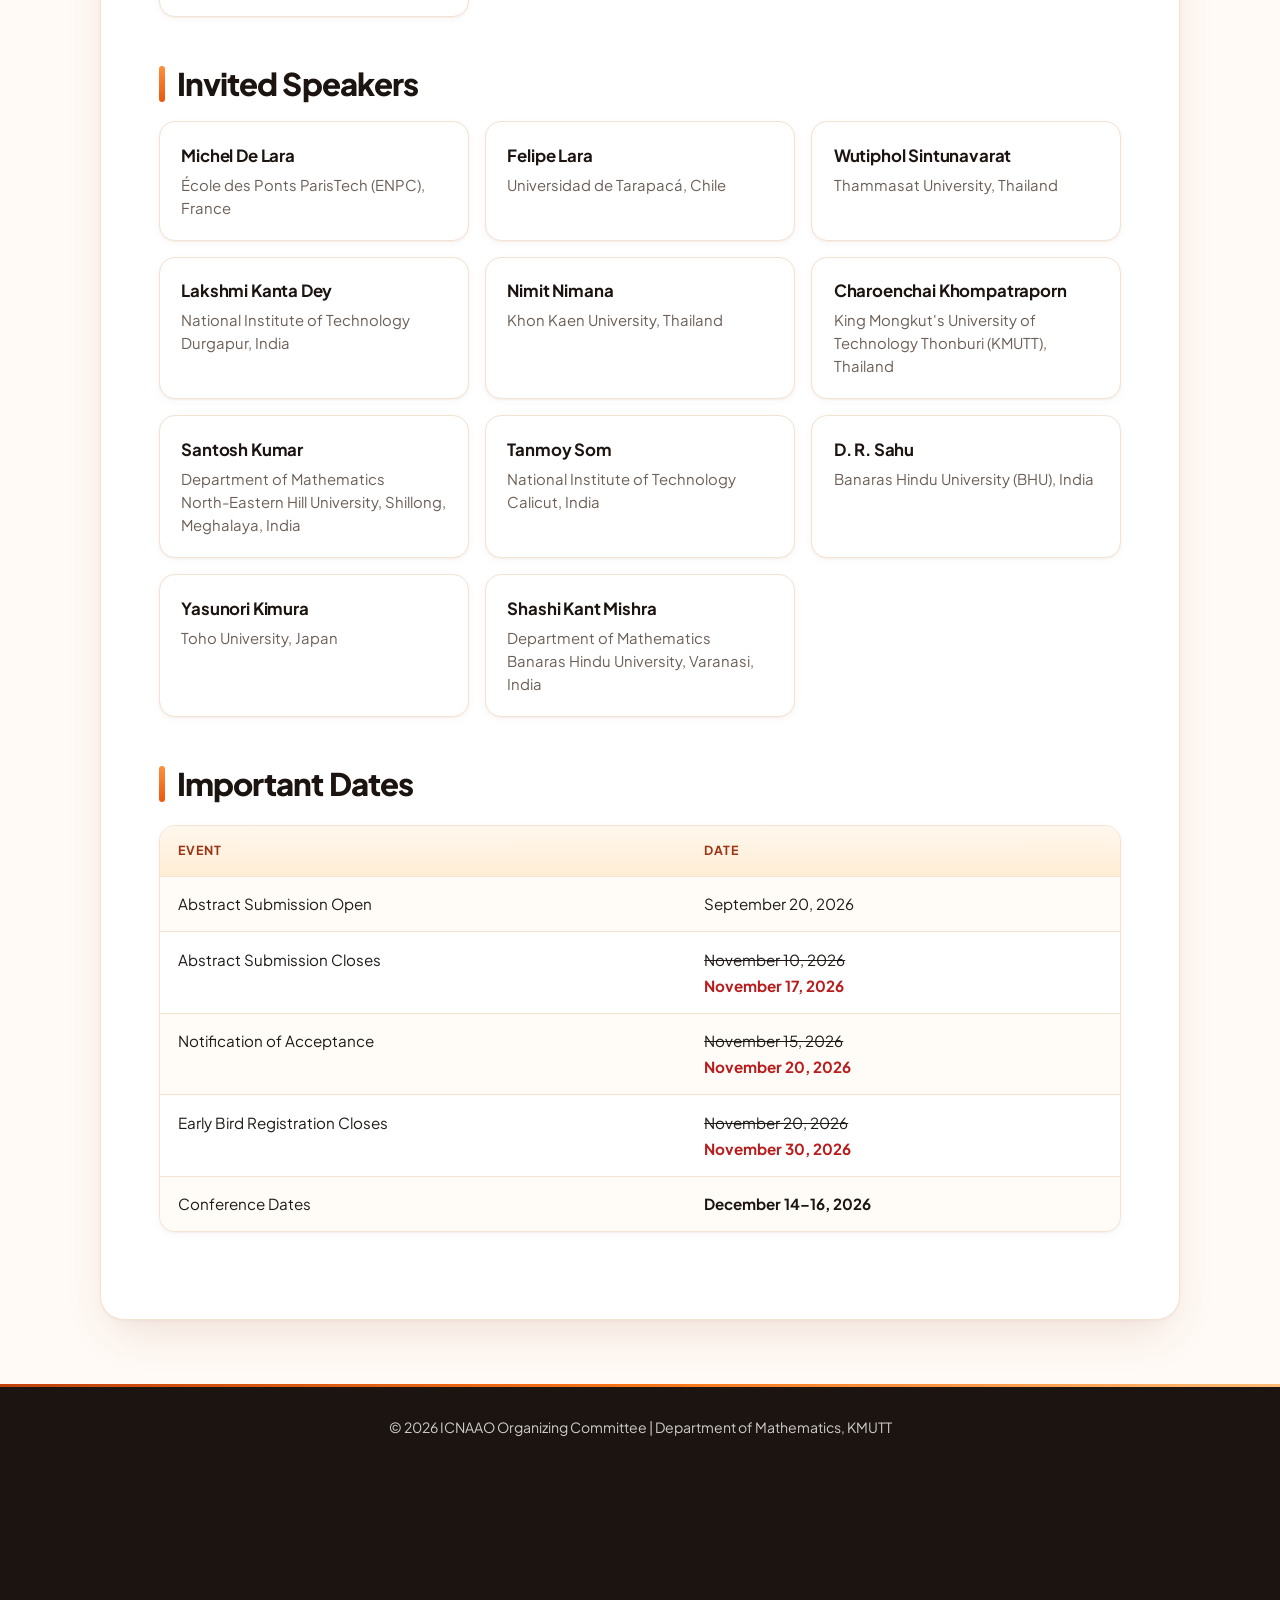
==== commit dff91120: "Files changed:  M about.html  M call-for-papers.html  M committee.html  M contact.html  M index.html" ====
--- a/index.html
+++ b/index.html
@@ -47,6 +47,11 @@
         <section class="announcements" aria-labelledby="announcements-heading">
             <h2 id="announcements-heading">Announcements</h2>
             <div class="announcement-item">
+                <p class="announcement-message">Registration payment is now available!</p>
+                <p>You can now pay your ICNAAO 2026 registration fee through the conference payment website.</p>
+                <a class="announcement-link" href="https://pay.mathpayment.com/" target="_blank" rel="noopener noreferrer">Pay your registration fee</a>
+            </div>
+            <div class="announcement-item">
                 <p class="announcement-message">The conference program is now available!</p>
                 <p>Explore the ICNAAO 2026 program for December 14–16, 2026. View the full timetable or use interactive mode to search by session code, talk title, or presenter.</p>
                 <p>Please check your presentation date, time, and room. The program is tentative and may be updated.</p>
@@ -201,6 +206,7 @@
     </div>
 
     <div class="floating-page-links" role="navigation" aria-label="Page shortcuts">
+        <a class="floating-page-link payment-link" href="https://pay.mathpayment.com/" target="_blank" rel="noopener noreferrer" aria-label="Pay your ICNAAO 2026 registration fee">Pay fees</a>
         <button class="floating-page-link theme-toggle" id="theme-toggle" type="button" aria-label="Switch to dark mode" hidden><span aria-hidden="true" data-theme-icon>☾</span><span data-theme-label>Dark mode</span></button>
         <a class="floating-page-link" href="#page-top"><span aria-hidden="true">↑</span> Go to top</a>
     </div>
--- a/style.css
+++ b/style.css
@@ -751,7 +751,7 @@
 .theme-toggle { font-family: inherit; font-weight: 600; cursor: pointer; }
 .theme-toggle[hidden] { display: none; }
 
-footer { padding-bottom: 8rem; }
+footer { padding-bottom: 11rem; }
 
 @media print {
     .floating-page-links { display: none !important; }
